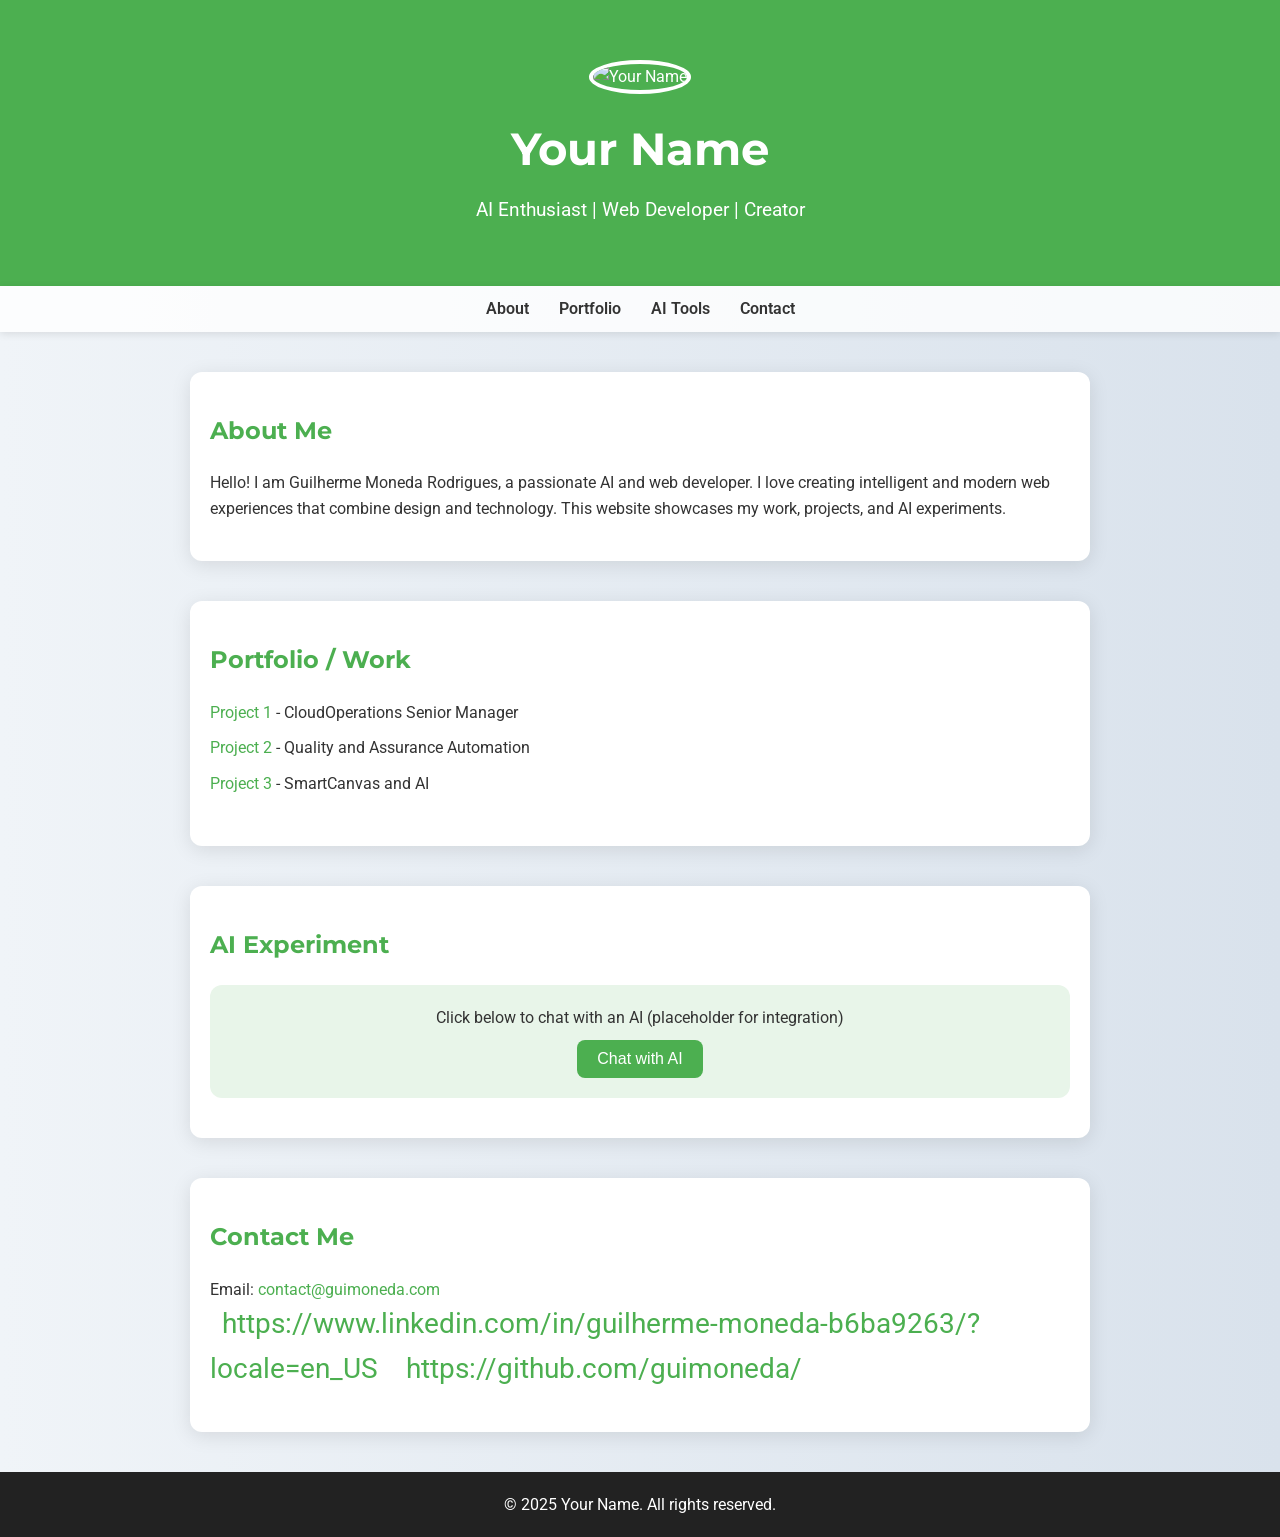
==== index.html @ 90b8be87 "Add files via upload" ====
<!DOCTYPE html>
<html lang="en">
<head>
  <meta charset="UTF-8">
  <meta name="viewport" content="width=device-width, initial-scale=1.0">
  <title>GUILHERME MONEDA RODRIGUES</title>
  <!-- Google Fonts -->
  <link href="https://fonts.googleapis.com/css2?family=Roboto:wght@400;700&family=Montserrat:wght@600&display=swap" rel="stylesheet">
  <!-- Font Awesome for social icons -->
  <script src="https://kit.fontawesome.com/a076d05399.js" crossorigin="anonymous"></script>
  <style>
    /* Global Styles */
    * {
      box-sizing: border-box;
      margin: 0;
      padding: 0;
    }

    body {
      font-family: 'Roboto', sans-serif;
      line-height: 1.6;
      background: linear-gradient(to right, #f0f4f8, #d9e2ec);
      color: #333;
    }

    a {
      text-decoration: none;
      color: #4CAF50;
    }

    header {
      background-color: #4CAF50;
      color: white;
      text-align: center;
      padding: 60px 20px;
      position: relative;
    }

    header img {
      border-radius: 50%;
      width: 160px;
      height: 160px;
      object-fit: cover;
      border: 4px solid white;
      margin-bottom: 20px;
    }

    header h1 {
      font-family: 'Montserrat', sans-serif;
      font-size: 2.8rem;
      margin-bottom: 10px;
    }

    header p {
      font-size: 1.2rem;
    }

    /* Navbar */
    nav {
      position: sticky;
      top: 0;
      background-color: #ffffffcc;
      display: flex;
      justify-content: center;
      padding: 10px 0;
      box-shadow: 0 2px 8px rgba(0,0,0,0.1);
      z-index: 1000;
    }

    nav a {
      margin: 0 15px;
      font-weight: 600;
      color: #333;
    }

    nav a:hover {
      color: #4CAF50;
    }

    section {
      max-width: 900px;
      margin: 40px auto;
      padding: 40px 20px;
      background: white;
      border-radius: 12px;
      box-shadow: 0 4px 20px rgba(0,0,0,0.1);
    }

    section h2 {
      font-family: 'Montserrat', sans-serif;
      color: #4CAF50;
      margin-bottom: 20px;
    }

    ul {
      list-style-type: none;
      padding-left: 0;
    }

    ul li {
      margin-bottom: 10px;
    }

    .social-links a {
      margin: 0 12px;
      font-size: 28px;
      color: #4CAF50;
      transition: 0.3s;
    }

    .social-links a:hover {
      transform: scale(1.2);
      color: #2E7D32;
    }

    /* AI Section */
    #ai-chat {
      background: #e8f5e9;
      padding: 20px;
      border-radius: 12px;
      text-align: center;
    }

    #ai-chat button {
      padding: 10px 20px;
      border: none;
      background-color: #4CAF50;
      color: white;
      font-size: 1rem;
      border-radius: 8px;
      cursor: pointer;
      margin-top: 10px;
    }

    #ai-chat button:hover {
      background-color: #388E3C;
    }

    footer {
      text-align: center;
      padding: 20px;
      background-color: #222;
      color: white;
      margin-top: 40px;
    }

    /* Responsive */
    @media(max-width: 600px) {
      header h1 {
        font-size: 2rem;
      }
      header p {
        font-size: 1rem;
      }
      .social-links a {
        font-size: 24px;
      }
    }
  </style>
</head>
<body>

  <header>
    <img src="your-photo.jpg" alt="Your Name">
    <h1>Your Name</h1>
    <p>AI Enthusiast | Web Developer | Creator</p>
  </header>

  <nav>
    <a href="#about">About</a>
    <a href="#portfolio">Portfolio</a>
    <a href="#ai">AI Tools</a>
    <a href="#contact">Contact</a>
  </nav>

  <section id="about">
    <h2>About Me</h2>
    <p>Hello! I am Guilherme Moneda Rodrigues, a passionate AI and web developer. I love creating intelligent and modern web experiences that combine design and technology. This website showcases my work, projects, and AI experiments.</p>
  </section>

  <section id="portfolio">
    <h2>Portfolio / Work</h2>
    <ul>
      <li><a href="#">Project 1</a> - CloudOperations Senior Manager</li>
      <li><a href="#">Project 2</a> - Quality and Assurance Automation</li>
      <li><a href="#">Project 3</a> - SmartCanvas and AI</li>
    </ul>
  </section>

  <section id="ai">
    <h2>AI Experiment</h2>
    <div id="ai-chat">
      <p>Click below to chat with an AI (placeholder for integration)</p>
      <button onclick="alert('This can be connected to an AI API like OpenAI or ChatGPT!')">Chat with AI</button>
    </div>
  </section>

  <section id="contact">
    <h2>Contact Me</h2>
    <p>Email: <a href="mailto:contact@guimoneda.com">contact@guimoneda.com</a></p>
    <div class="social-links">
      <a href="#" target="_blank"><i class="fab fa-linkedin"></i>https://www.linkedin.com/in/guilherme-moneda-b6ba9263/?locale=en_US</a>
      <a href="#" target="_blank"><i class="fab fa-github"></i>https://github.com/guimoneda/</a>
      <a href="#" target="_blank"><i class="fab fa-twitter"></i></a>
    </div>
  </section>

  <footer>
    &copy; 2025 Your Name. All rights reserved.
  </footer>

</body>
</html>
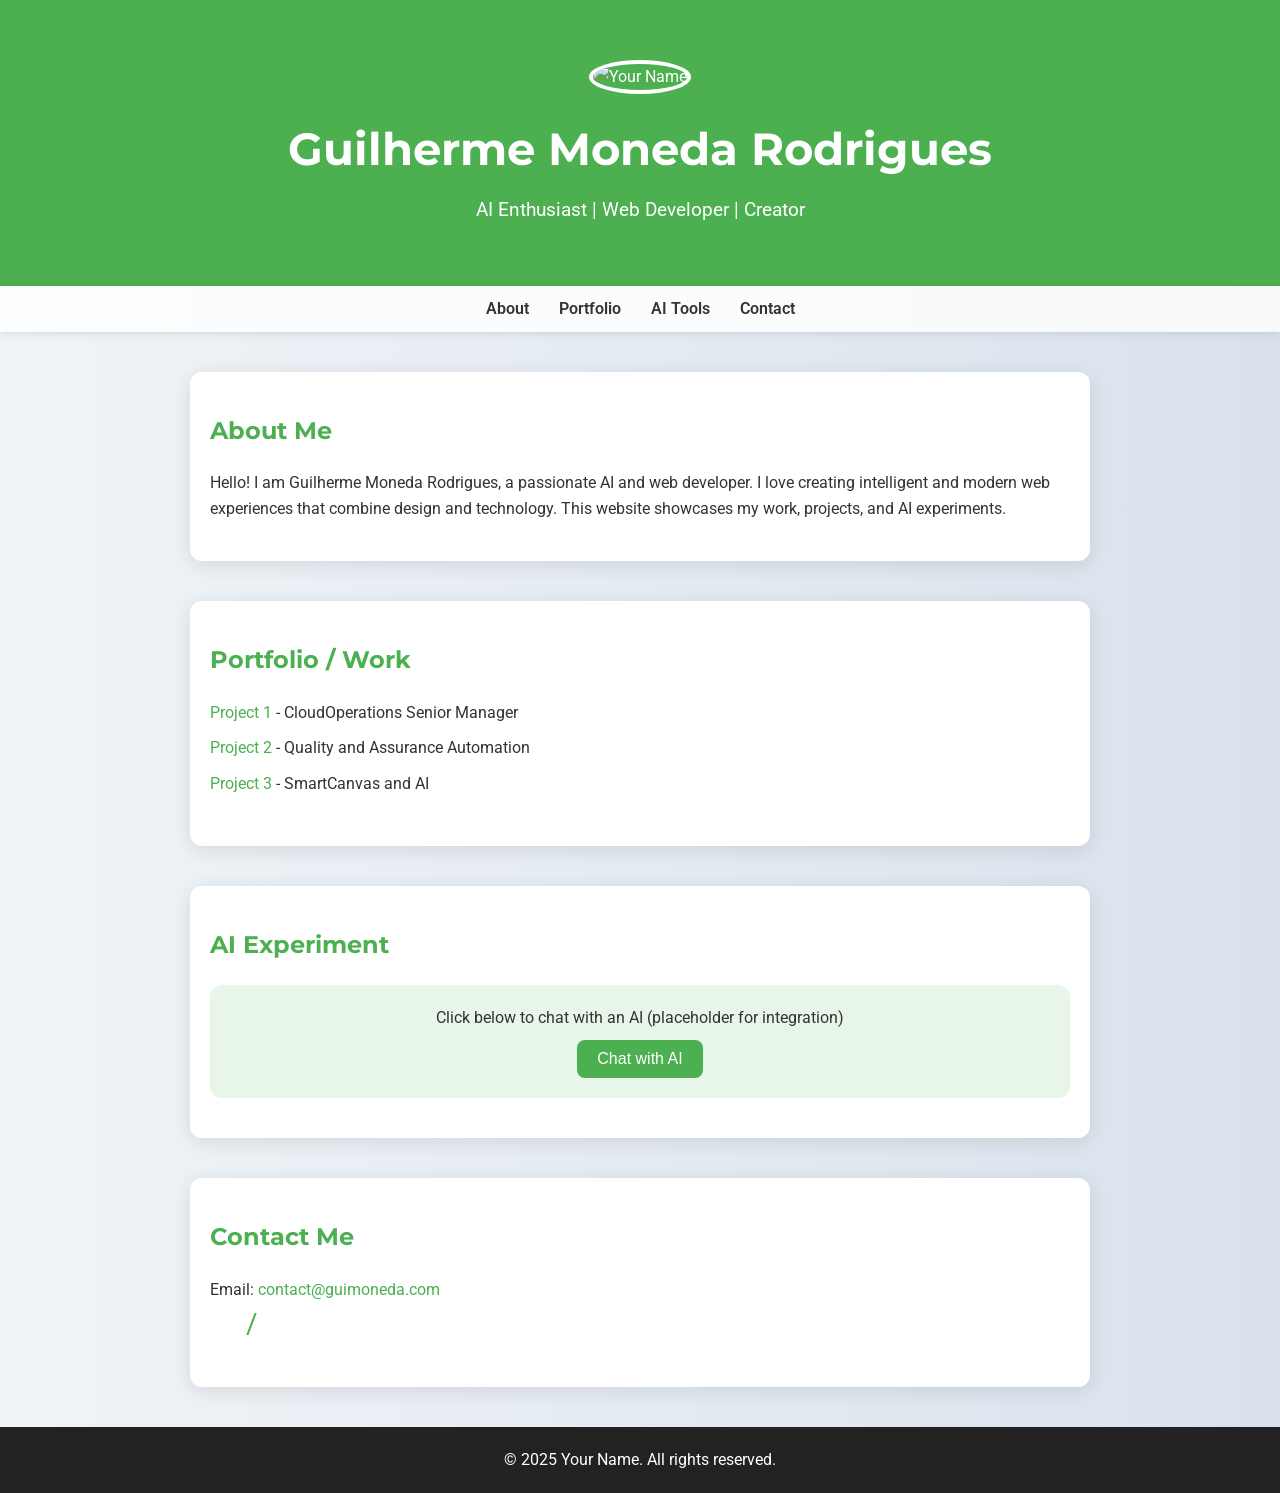
==== commit 97ed56c3: "Add files via upload" ====
--- a/index.html
+++ b/index.html
@@ -162,7 +162,7 @@
 
   <header>
     <img src="your-photo.jpg" alt="Your Name">
-    <h1>Your Name</h1>
+    <h1>Guilherme Moneda Rodrigues</h1>
     <p>AI Enthusiast | Web Developer | Creator</p>
   </header>
 
@@ -199,8 +199,8 @@
     <h2>Contact Me</h2>
     <p>Email: <a href="mailto:contact@guimoneda.com">contact@guimoneda.com</a></p>
     <div class="social-links">
-      <a href="#" target="_blank"><i class="fab fa-linkedin"></i>https://www.linkedin.com/in/guilherme-moneda-b6ba9263/?locale=en_US</a>
-      <a href="#" target="_blank"><i class="fab fa-github"></i>https://github.com/guimoneda/</a>
+      <a href="#https://www.linkedin.com/in/guilherme-moneda-b6ba9263/?locale=en_US" target="_blank"><i class="fab fa-linkedin"></i></a>
+      <a href="#https://github.com/guimoneda" target="_blank"><i class="fab fa-github"></i>/</a>
       <a href="#" target="_blank"><i class="fab fa-twitter"></i></a>
     </div>
   </section>
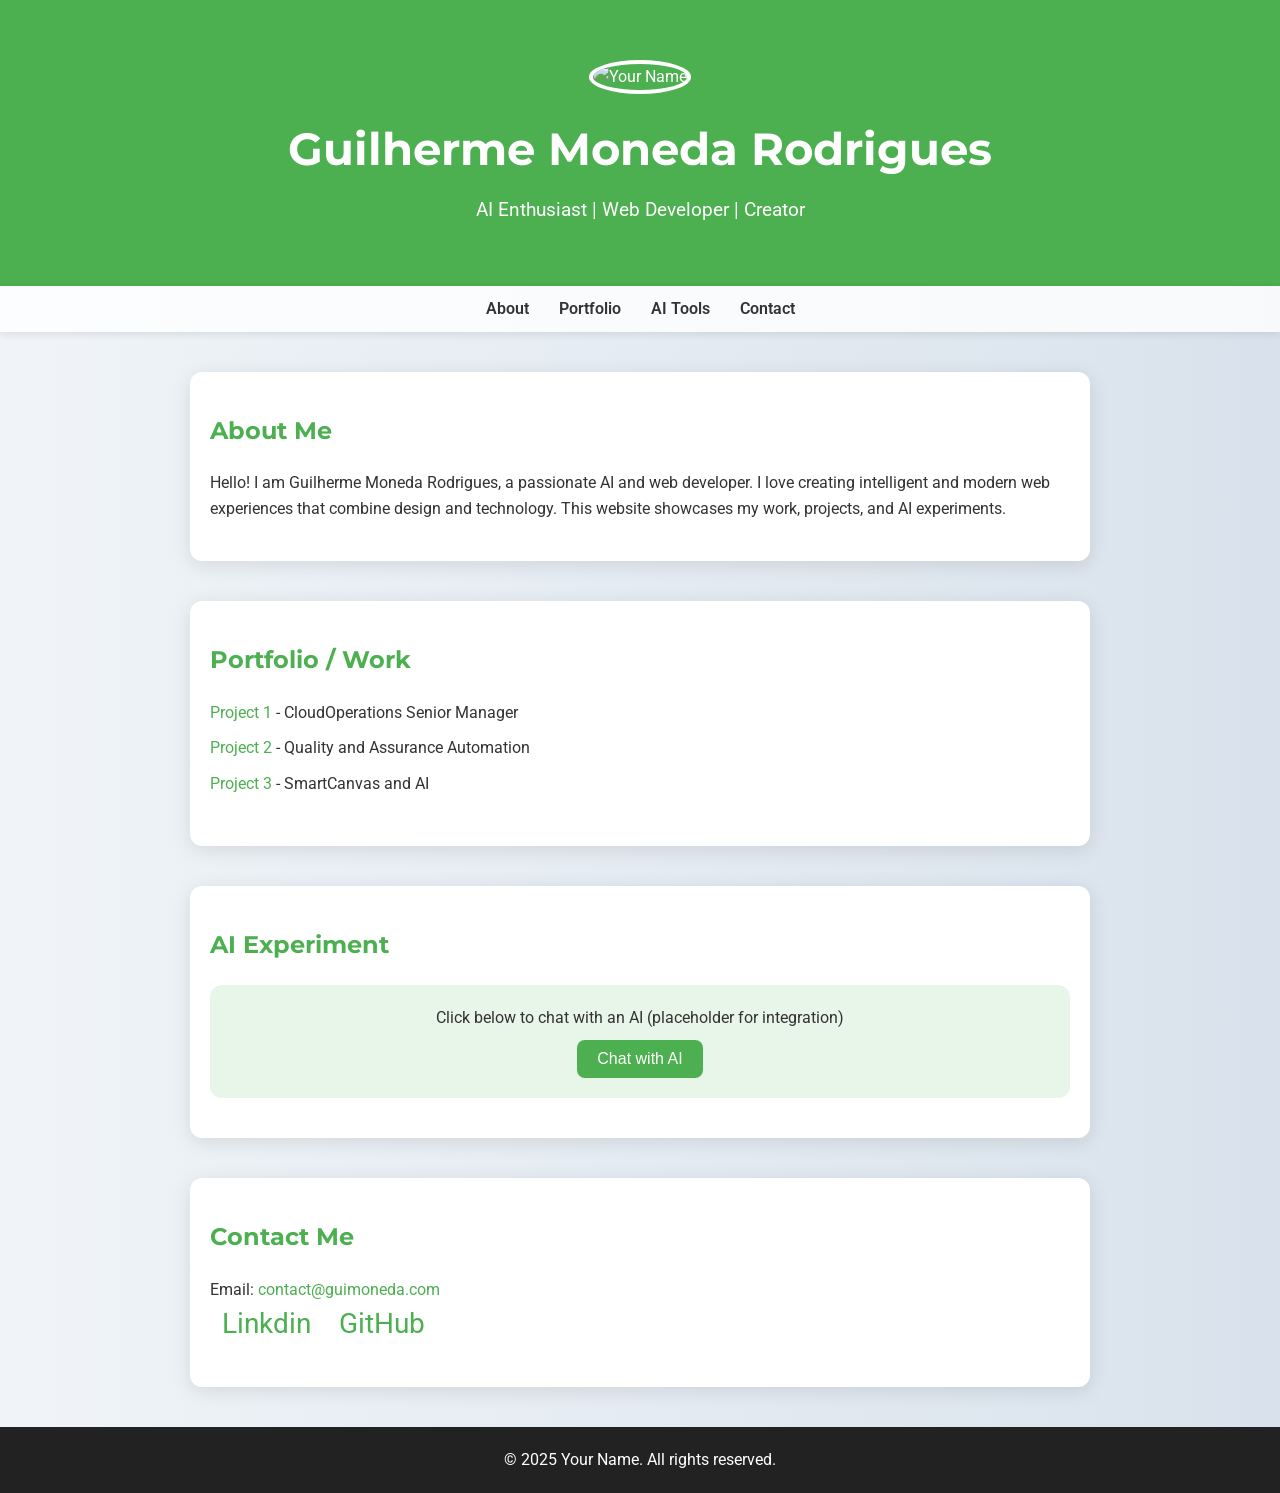
==== commit 8226790d: "Add files via upload" ====
--- a/index.html
+++ b/index.html
@@ -199,8 +199,8 @@
     <h2>Contact Me</h2>
     <p>Email: <a href="mailto:contact@guimoneda.com">contact@guimoneda.com</a></p>
     <div class="social-links">
-      <a href="#https://www.linkedin.com/in/guilherme-moneda-b6ba9263/?locale=en_US" target="_blank"><i class="fab fa-linkedin"></i></a>
-      <a href="#https://github.com/guimoneda" target="_blank"><i class="fab fa-github"></i>/</a>
+      <a href="https://www.linkedin.com/in/guilherme-moneda-b6ba9263/?locale=en_US" target="_blank"><i class="fab fa-linkedin"></i>Linkdin</a>
+      <a href="https://github.com/guimoneda" target="_blank"><i class="fab fa-github"></i>GitHub</a>
       <a href="#" target="_blank"><i class="fab fa-twitter"></i></a>
     </div>
   </section>
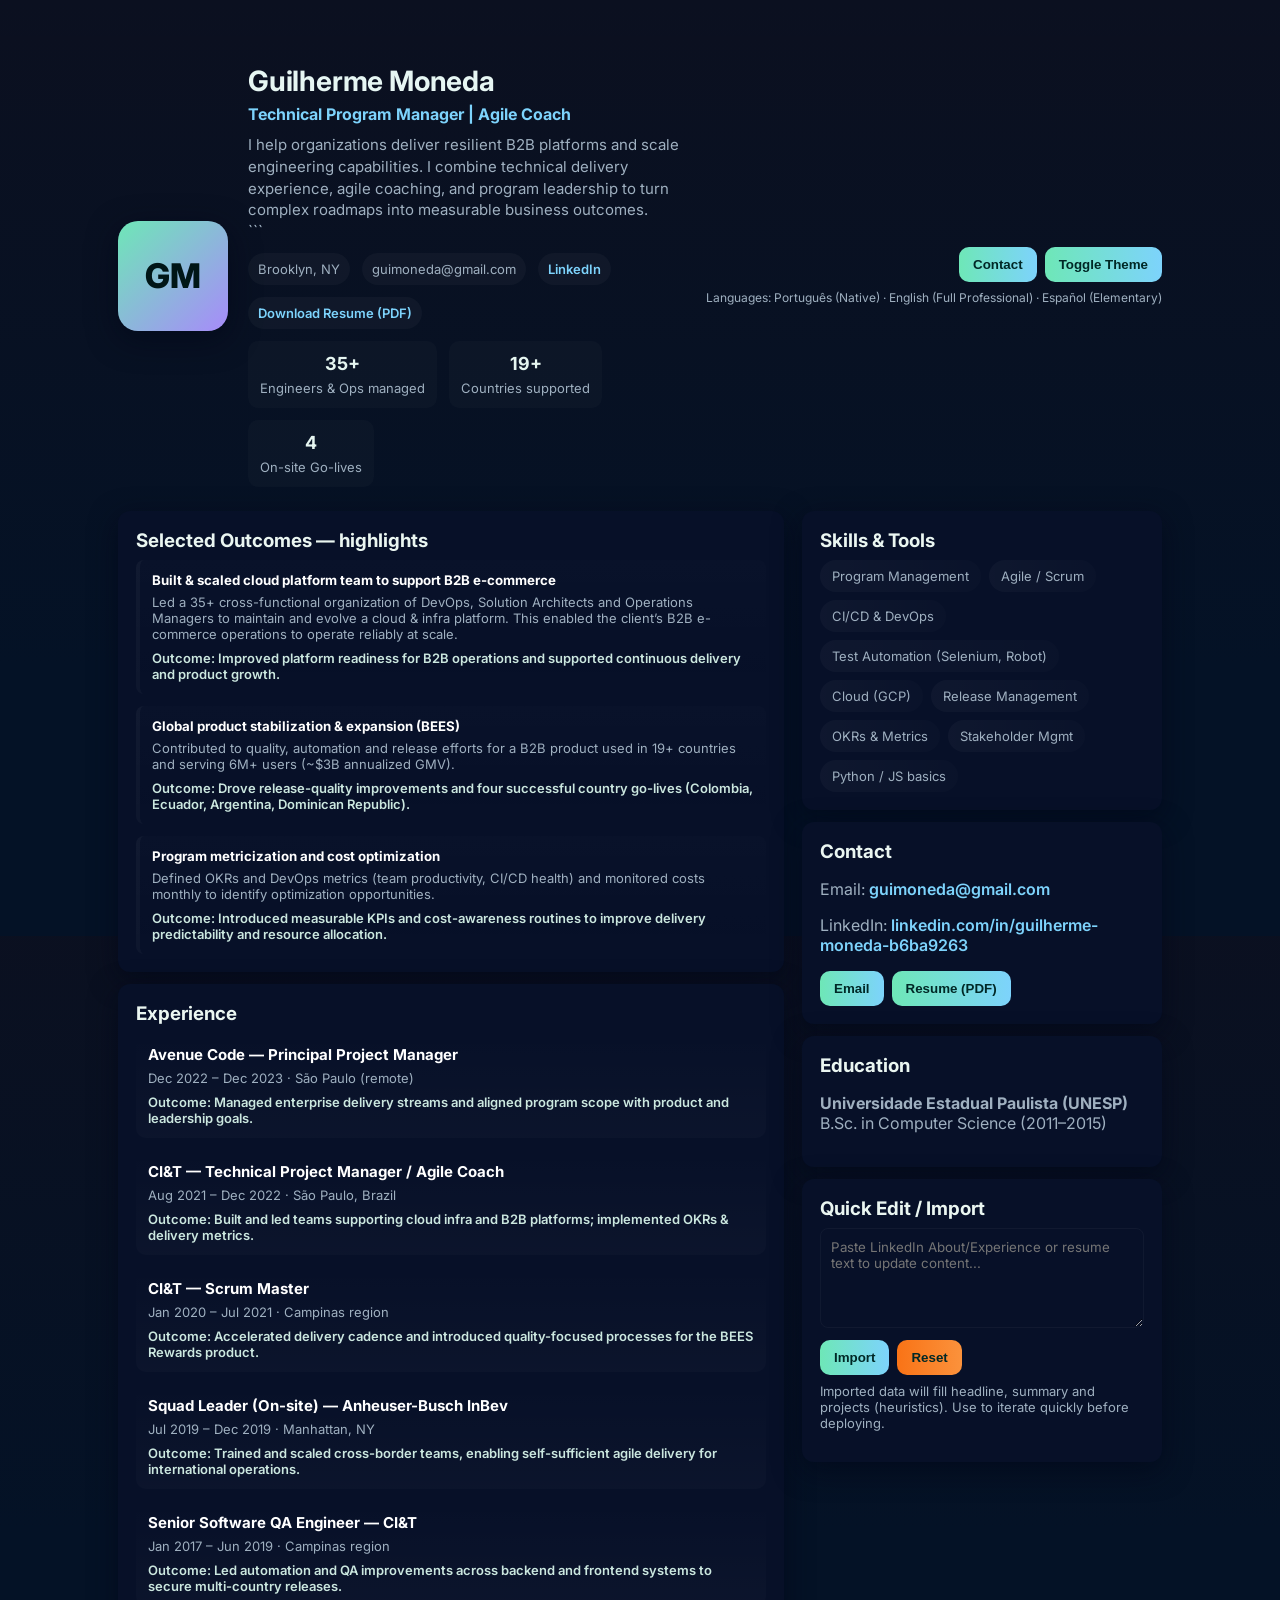
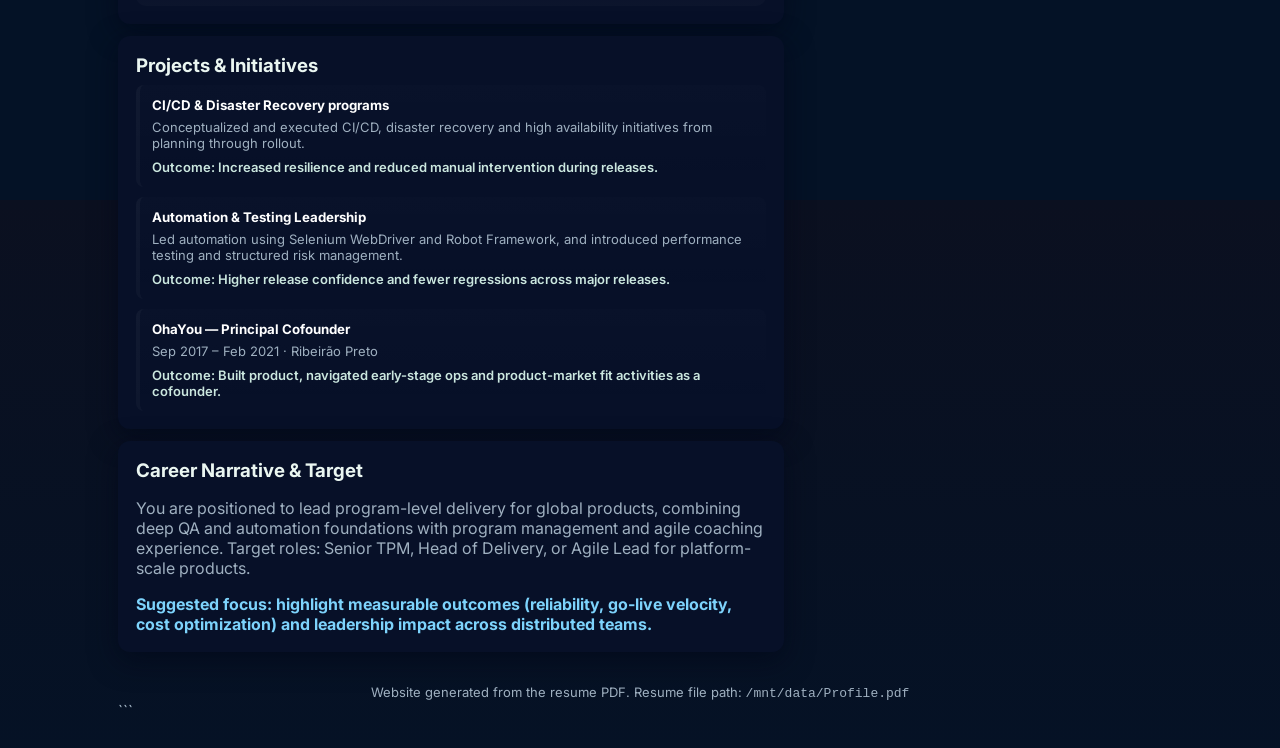
==== commit be94ce96: "Add files via upload" ====
--- a/index.html
+++ b/index.html
@@ -1,213 +1,297 @@
-<!DOCTYPE html>
+<!doctype html>
+
 <html lang="en">
 <head>
-  <meta charset="UTF-8">
-  <meta name="viewport" content="width=device-width, initial-scale=1.0">
-  <title>GUILHERME MONEDA RODRIGUES</title>
-  <!-- Google Fonts -->
-  <link href="https://fonts.googleapis.com/css2?family=Roboto:wght@400;700&family=Montserrat:wght@600&display=swap" rel="stylesheet">
-  <!-- Font Awesome for social icons -->
-  <script src="https://kit.fontawesome.com/a076d05399.js" crossorigin="anonymous"></script>
-  <style>
-    /* Global Styles */
-    * {
-      box-sizing: border-box;
-      margin: 0;
-      padding: 0;
-    }
-
-    body {
-      font-family: 'Roboto', sans-serif;
-      line-height: 1.6;
-      background: linear-gradient(to right, #f0f4f8, #d9e2ec);
-      color: #333;
-    }
-
-    a {
-      text-decoration: none;
-      color: #4CAF50;
-    }
-
-    header {
-      background-color: #4CAF50;
-      color: white;
-      text-align: center;
-      padding: 60px 20px;
-      position: relative;
-    }
-
-    header img {
-      border-radius: 50%;
-      width: 160px;
-      height: 160px;
-      object-fit: cover;
-      border: 4px solid white;
-      margin-bottom: 20px;
-    }
-
-    header h1 {
-      font-family: 'Montserrat', sans-serif;
-      font-size: 2.8rem;
-      margin-bottom: 10px;
-    }
-
-    header p {
-      font-size: 1.2rem;
-    }
-
-    /* Navbar */
-    nav {
-      position: sticky;
-      top: 0;
-      background-color: #ffffffcc;
-      display: flex;
-      justify-content: center;
-      padding: 10px 0;
-      box-shadow: 0 2px 8px rgba(0,0,0,0.1);
-      z-index: 1000;
-    }
-
-    nav a {
-      margin: 0 15px;
-      font-weight: 600;
-      color: #333;
-    }
-
-    nav a:hover {
-      color: #4CAF50;
-    }
-
-    section {
-      max-width: 900px;
-      margin: 40px auto;
-      padding: 40px 20px;
-      background: white;
-      border-radius: 12px;
-      box-shadow: 0 4px 20px rgba(0,0,0,0.1);
-    }
-
-    section h2 {
-      font-family: 'Montserrat', sans-serif;
-      color: #4CAF50;
-      margin-bottom: 20px;
-    }
-
-    ul {
-      list-style-type: none;
-      padding-left: 0;
-    }
-
-    ul li {
-      margin-bottom: 10px;
-    }
-
-    .social-links a {
-      margin: 0 12px;
-      font-size: 28px;
-      color: #4CAF50;
-      transition: 0.3s;
-    }
-
-    .social-links a:hover {
-      transform: scale(1.2);
-      color: #2E7D32;
-    }
-
-    /* AI Section */
-    #ai-chat {
-      background: #e8f5e9;
-      padding: 20px;
-      border-radius: 12px;
-      text-align: center;
-    }
-
-    #ai-chat button {
-      padding: 10px 20px;
-      border: none;
-      background-color: #4CAF50;
-      color: white;
-      font-size: 1rem;
-      border-radius: 8px;
-      cursor: pointer;
-      margin-top: 10px;
-    }
-
-    #ai-chat button:hover {
-      background-color: #388E3C;
-    }
-
-    footer {
-      text-align: center;
-      padding: 20px;
-      background-color: #222;
-      color: white;
-      margin-top: 40px;
-    }
-
-    /* Responsive */
-    @media(max-width: 600px) {
-      header h1 {
-        font-size: 2rem;
-      }
-      header p {
-        font-size: 1rem;
-      }
-      .social-links a {
-        font-size: 24px;
+<meta charset="utf-8" />
+<meta name="viewport" content="width=device-width,initial-scale=1" />
+<title>Guilherme Moneda — Technical Program Manager | Agile Coach</title>
+<link rel="preconnect" href="https://fonts.googleapis.com">
+<link href="https://fonts.googleapis.com/css2?family=Inter:wght@300;400;600;700;800&display=swap" rel="stylesheet">
+<style>
+  :root{
+    --bg:#0b1020; --card:#071028; --muted:#9fb0c0; --accent:#6ee7b7; --glass: rgba(255,255,255,0.03);
+    --accent-2:#7dd3fc; --accent-3:#a78bfa; --font-sans: "Inter", system-ui, -apple-system, "Segoe UI", Roboto, "Helvetica Neue", Arial;
+  }
+  [data-theme="light"]{
+    --bg:#f5f8fb; --card:#ffffff; --muted:#475569; --accent:#0ea5a4; --glass: rgba(2,6,23,0.03);
+    --accent-2:#0369a1; --accent-3:#6d28d9;
+  }
+  *{box-sizing:border-box}
+  html,body{height:100%;margin:0;font-family:var(--font-sans);background:linear-gradient(180deg,var(--bg), #041226 70%);color:var(--muted);-webkit-font-smoothing:antialiased}
+  .wrap{max-width:1100px;margin:36px auto;padding:28px;}
+  header{display:flex;gap:20px;align-items:center;margin-bottom:24px;flex-wrap:wrap}
+  .avatar{width:110px;height:110px;border-radius:20px;background:linear-gradient(135deg,var(--accent),var(--accent-3));display:flex;align-items:center;justify-content:center;font-weight:800;color:#001617;font-size:34px;flex-shrink:0;box-shadow:0 8px 30px rgba(2,6,23,0.6)}
+  .hero{flex:1;min-width:260px}
+  h1{margin:0;color:#e6f6f3;font-size:28px;letter-spacing:-0.2px}
+  .title{margin-top:6px;color:var(--accent-2);font-weight:700}
+  p.lead{margin:10px 0 0;color:var(--muted);font-size:15px;line-height:1.45;max-width:820px}
+  .meta{margin-top:12px;color:var(--muted);font-size:13px;display:flex;gap:12px;flex-wrap:wrap}
+  .chip{background:rgba(255,255,255,0.03);padding:8px 10px;border-radius:999px;font-size:13px;color:var(--muted)}
+  .btn{background:linear-gradient(90deg,var(--accent), var(--accent-2));border:none;padding:10px 14px;border-radius:10px;color:#002826;font-weight:700;cursor:pointer}
+  .grid{display:grid;grid-template-columns:1fr 360px;gap:18px;margin-top:20px}
+  .card{background:var(--card);padding:18px;border-radius:12px;box-shadow:0 8px 28px rgba(2,6,23,0.6);color:#e6eef6}
+  .section{margin-bottom:12px}
+  .skills {display:flex;flex-wrap:wrap;gap:8px}
+  .skill-pill{background:linear-gradient(90deg, rgba(255,255,255,0.03), rgba(255,255,255,0.01));padding:8px 12px;border-radius:999px;font-size:13px;color:var(--muted)}
+  .experience-list{list-style:none;padding:0;margin:0;display:flex;flex-direction:column;gap:12px}
+  .exp-item{background:linear-gradient(0deg, rgba(255,255,255,0.02), transparent);padding:12px;border-radius:10px}
+  .exp-item h4{margin:0 0 6px;font-size:15px;color:#fff}
+  .exp-item p{margin:0;color:var(--muted);font-size:13px}
+  .outcome{color:#cbe7df;font-weight:600;margin-top:8px;font-size:13px}
+  footer{margin-top:20px;color:var(--muted);font-size:13px;text-align:center}
+  a.link{color:var(--accent-2);text-decoration:none;font-weight:600}
+  .controls{display:flex;gap:8px;flex-wrap:wrap}
+  textarea{width:100%;min-height:100px;border-radius:8px;border:1px solid rgba(255,255,255,0.04);background:transparent;color:var(--muted);padding:10px}
+  input, textarea{font-family:var(--font-sans)}
+  .muted{color:var(--muted)}
+  @media (max-width:980px){
+    .grid{grid-template-columns:1fr;}
+    .avatar{width:90px;height:90px;font-size:28px}
+  }
+  /* subtle animations */
+  .fade{transition:all .28s ease}
+  .stat-grid{display:flex;gap:12px;flex-wrap:wrap;margin-top:8px}
+  .stat{background:rgba(255,255,255,0.02);padding:12px;border-radius:10px;min-width:120px;text-align:center}
+  .stat h3{margin:0;color:#e6f6f1;font-size:18px}
+  .stat p{margin:6px 0 0;color:var(--muted);font-size:13px}
+  /* project card */
+  .project{border-left:4px solid rgba(255,255,255,0.03);padding:12px;border-radius:8px;background:linear-gradient(180deg, rgba(255,255,255,0.01), transparent)}
+  .project h5{margin:0 0 6px;color:#fff}
+  .project p{margin:0;color:var(--muted);font-size:13px}
+  .tagline{font-weight:700;color:var(--accent-2);margin-top:8px}
+</style>
+</head>
+<body data-theme="dark">
+  <div class="wrap">
+    <header>
+      <div class="avatar">GM</div>
+      <div class="hero">
+        <h1 id="name">Guilherme Moneda</h1>
+        <div class="title" id="role">Technical Program Manager | Agile Coach</div>
+        <p class="lead" id="summary">I help organizations deliver resilient B2B platforms and scale engineering capabilities. I combine technical delivery experience, agile coaching, and program leadership to turn complex roadmaps into measurable business outcomes.</p>
+
+```
+    <div class="meta">
+      <div class="chip" id="location">Brooklyn, NY</div>
+      <div class="chip" id="email">guimoneda@gmail.com</div>
+      <a id="linkedin" class="chip link" href="https://www.linkedin.com/in/guilherme-moneda-b6ba9263" target="_blank">LinkedIn</a>
+      <a class="chip link" href="/mnt/data/Profile.pdf" target="_blank">Download Resume (PDF)</a>
+    </div>
+
+    <div class="stat-grid" style="margin-top:12px">
+      <div class="stat"><h3>35+</h3><p>Engineers & Ops managed</p></div>
+      <div class="stat"><h3>19+</h3><p>Countries supported</p></div>
+      <div class="stat"><h3>4</h3><p>On-site Go-lives</p></div>
+    </div>
+  </div>
+
+  <div style="display:flex;flex-direction:column;gap:8px;align-items:flex-end">
+    <div class="controls">
+      <button class="btn" id="contactBtn">Contact</button>
+      <button class="btn" id="toggleTheme">Toggle Theme</button>
+    </div>
+    <div class="muted" style="font-size:12px">Languages: Português (Native) · English (Full Professional) · Español (Elementary)</div>
+  </div>
+</header>
+
+<div class="grid">
+  <main>
+    <section class="card section fade">
+      <h3 style="margin:0 0 8px;color:#eaf6f1">Selected Outcomes — highlights</h3>
+      <div style="display:flex;flex-direction:column;gap:12px">
+        <div class="project">
+          <h5>Built & scaled cloud platform team to support B2B e-commerce</h5>
+          <p class="muted">Led a 35+ cross-functional organization of DevOps, Solution Architects and Operations Managers to maintain and evolve a cloud & infra platform. This enabled the client’s B2B e-commerce operations to operate reliably at scale.</p>
+          <div class="outcome">Outcome: Improved platform readiness for B2B operations and supported continuous delivery and product growth.</div>
+        </div>
+
+        <div class="project">
+          <h5>Global product stabilization & expansion (BEES)</h5>
+          <p class="muted">Contributed to quality, automation and release efforts for a B2B product used in 19+ countries and serving 6M+ users (~$3B annualized GMV).</p>
+          <div class="outcome">Outcome: Drove release-quality improvements and four successful country go-lives (Colombia, Ecuador, Argentina, Dominican Republic).</div>
+        </div>
+
+        <div class="project">
+          <h5>Program metricization and cost optimization</h5>
+          <p class="muted">Defined OKRs and DevOps metrics (team productivity, CI/CD health) and monitored costs monthly to identify optimization opportunities.</p>
+          <div class="outcome">Outcome: Introduced measurable KPIs and cost-awareness routines to improve delivery predictability and resource allocation.</div>
+        </div>
+      </div>
+    </section>
+
+    <section class="card section fade">
+      <h3 style="margin:0 0 8px;color:#eaf6f1">Experience</h3>
+      <ul class="experience-list" id="experienceList">
+        <li class="exp-item">
+          <h4>Avenue Code — Principal Project Manager</h4>
+          <p class="muted">Dec 2022 – Dec 2023 · São Paulo (remote)</p>
+          <div class="outcome">Outcome: Managed enterprise delivery streams and aligned program scope with product and leadership goals.</div>
+        </li>
+
+        <li class="exp-item">
+          <h4>CI&T — Technical Project Manager / Agile Coach</h4>
+          <p class="muted">Aug 2021 – Dec 2022 · São Paulo, Brazil</p>
+          <div class="outcome">Outcome: Built and led teams supporting cloud infra and B2B platforms; implemented OKRs & delivery metrics.</div>
+        </li>
+
+        <li class="exp-item">
+          <h4>CI&T — Scrum Master</h4>
+          <p class="muted">Jan 2020 – Jul 2021 · Campinas region</p>
+          <div class="outcome">Outcome: Accelerated delivery cadence and introduced quality-focused processes for the BEES Rewards product.</div>
+        </li>
+
+        <li class="exp-item">
+          <h4>Squad Leader (On-site) — Anheuser-Busch InBev</h4>
+          <p class="muted">Jul 2019 – Dec 2019 · Manhattan, NY</p>
+          <div class="outcome">Outcome: Trained and scaled cross-border teams, enabling self-sufficient agile delivery for international operations.</div>
+        </li>
+
+        <li class="exp-item">
+          <h4>Senior Software QA Engineer — CI&T</h4>
+          <p class="muted">Jan 2017 – Jun 2019 · Campinas region</p>
+          <div class="outcome">Outcome: Led automation and QA improvements across backend and frontend systems to secure multi-country releases.</div>
+        </li>
+      </ul>
+    </section>
+
+    <section class="card section fade">
+      <h3 style="margin:0 0 8px;color:#eaf6f1">Projects & Initiatives</h3>
+      <div style="display:flex;flex-direction:column;gap:10px">
+        <div class="project">
+          <h5>CI/CD & Disaster Recovery programs</h5>
+          <p class="muted">Conceptualized and executed CI/CD, disaster recovery and high availability initiatives from planning through rollout.</p>
+          <div class="outcome">Outcome: Increased resilience and reduced manual intervention during releases.</div>
+        </div>
+
+        <div class="project">
+          <h5>Automation & Testing Leadership</h5>
+          <p class="muted">Led automation using Selenium WebDriver and Robot Framework, and introduced performance testing and structured risk management.</p>
+          <div class="outcome">Outcome: Higher release confidence and fewer regressions across major releases.</div>
+        </div>
+
+        <div class="project">
+          <h5>OhaYou — Principal Cofounder</h5>
+          <p class="muted">Sep 2017 – Feb 2021 · Ribeirão Preto</p>
+          <div class="outcome">Outcome: Built product, navigated early-stage ops and product-market fit activities as a cofounder.</div>
+        </div>
+      </div>
+    </section>
+
+    <section class="card section fade">
+      <h3 style="margin:0 0 8px;color:#eaf6f1">Career Narrative & Target</h3>
+      <p class="muted">You are positioned to lead program-level delivery for global products, combining deep QA and automation foundations with program management and agile coaching experience. Target roles: Senior TPM, Head of Delivery, or Agile Lead for platform-scale products.</p>
+      <div style="margin-top:8px" class="tagline">Suggested focus: highlight measurable outcomes (reliability, go-live velocity, cost optimization) and leadership impact across distributed teams.</div>
+    </section>
+  </main>
+
+  <aside>
+    <div class="card section fade">
+      <h3 style="margin:0 0 8px;color:#eaf6f1">Skills & Tools</h3>
+      <div class="skills" id="skills">
+        <div class="skill-pill">Program Management</div>
+        <div class="skill-pill">Agile / Scrum</div>
+        <div class="skill-pill">CI/CD & DevOps</div>
+        <div class="skill-pill">Test Automation (Selenium, Robot)</div>
+        <div class="skill-pill">Cloud (GCP)</div>
+        <div class="skill-pill">Release Management</div>
+        <div class="skill-pill">OKRs & Metrics</div>
+        <div class="skill-pill">Stakeholder Mgmt</div>
+        <div class="skill-pill">Python / JS basics</div>
+      </div>
+    </div>
+
+    <div class="card section fade">
+      <h3 style="margin:0 0 8px;color:#eaf6f1">Contact</h3>
+      <p class="muted">Email: <a class="link" href="mailto:guimoneda@gmail.com">guimoneda@gmail.com</a></p>
+      <p class="muted">LinkedIn: <a class="link" href="https://www.linkedin.com/in/guilherme-moneda-b6ba9263" target="_blank">linkedin.com/in/guilherme-moneda-b6ba9263</a></p>
+      <div style="display:flex;gap:8px;margin-top:8px">
+        <button class="btn" id="emailMe">Email</button>
+        <button class="btn" id="downloadPDF">Resume (PDF)</button>
+      </div>
+    </div>
+
+    <div class="card section fade">
+      <h3 style="margin:0 0 8px;color:#eaf6f1">Education</h3>
+      <p class="muted"><strong>Universidade Estadual Paulista (UNESP)</strong><br/>B.Sc. in Computer Science (2011–2015)</p>
+    </div>
+
+    <div class="card section fade">
+      <h3 style="margin:0 0 8px;color:#eaf6f1">Quick Edit / Import</h3>
+      <textarea id="importText" placeholder="Paste LinkedIn About/Experience or resume text to update content..."></textarea>
+      <div style="display:flex;gap:8px;margin-top:8px">
+        <button class="btn" id="doImport">Import</button>
+        <button class="btn" id="resetBtn" style="background:linear-gradient(90deg,#f97316,#fb923c)">Reset</button>
+      </div>
+      <p class="muted" style="margin-top:8px;font-size:13px">Imported data will fill headline, summary and projects (heuristics). Use to iterate quickly before deploying.</p>
+    </div>
+  </aside>
+</div>
+
+<footer>
+  <div class="muted">Website generated from the resume PDF. Resume file path: <code>/mnt/data/Profile.pdf</code></div>
+</footer>
+```
+
+  </div>
+
+<script>
+(function(){
+  // Pre-filled content comes from the uploaded PDF (profile). This code keeps fields editable.
+  const importBtn = document.getElementById('doImport');
+  const importText = document.getElementById('importText');
+  const nameEl = document.getElementById('name');
+  const roleEl = document.getElementById('role');
+  const summaryEl = document.getElementById('summary');
+  const expList = document.getElementById('experienceList');
+  const projectsContainer = document.querySelectorAll('.project');
+  const resumePath = "/mnt/data/Profile.pdf";
+
+  document.getElementById('downloadPDF').addEventListener('click', ()=> window.open(resumePath, '_blank'));
+  document.getElementById('contactBtn').addEventListener('click', ()=> window.location.href = 'mailto:guimoneda@gmail.com');
+  document.getElementById('emailMe').addEventListener('click', ()=> window.location.href = 'mailto:guimoneda@gmail.com');
+
+  // theme toggle
+  document.getElementById('toggleTheme').addEventListener('click', ()=>{
+    const body = document.body;
+    body.setAttribute('data-theme', body.getAttribute('data-theme') === 'dark' ? 'light' : 'dark');
+  });
+
+  // simple import heuristics: extract headline, summary, projects
+  importBtn.addEventListener('click', ()=>{
+    const text = importText.value.trim();
+    if(!text){ alert('Paste your LinkedIn About / Experience text first.'); return; }
+    // heuristics:
+    // 1) first non-empty line as headline if it contains 'Manager' or 'Coach' or 'Project'
+    // 2) longer paragraph as summary (first long line)
+    // 3) lines starting with '-' or '*' or containing 'Outcome' as projects/outcomes
+    const lines = text.split(/\\n+/).map(l=>l.trim()).filter(Boolean);
+    let candidateHeadline = lines.find(l => /manager|coach|program|principal|tp m|technical/i.test(l)) || lines[0];
+    if(candidateHeadline) roleEl.textContent = candidateHeadline;
+    // summary: find first line > 40 chars
+    let candidateSummary = lines.find(l => l.length > 40) || lines.slice(0,3).join(' ');
+    if(candidateSummary) summaryEl.textContent = candidateSummary;
+    // extract project-like lines
+    const projectLines = lines.filter(l => l.startsWith('-') || l.startsWith('*') || /project|go-live|go live|okrs|outcome|result/i.test(l));
+    if(projectLines.length){
+      // create simple project nodes replacing the first project cards
+      const projEls = document.querySelectorAll('.project');
+      for(let i=0;i<projEls.length;i++){
+        const p = projEls[i];
+        if(projectLines[i]){
+          // clean markers
+          const txt = projectLines[i].replace(/^[-*\\s]+/,'').trim();
+          p.querySelector('h5').textContent = txt.split('—')[0].slice(0,80);
+          p.querySelector('p').textContent = txt;
+          p.querySelector('.outcome') && (p.querySelector('.outcome').textContent = '');
+        }
       }
     }
-  </style>
-</head>
-<body>
-
-  <header>
-    <img src="your-photo.jpg" alt="Your Name">
-    <h1>Guilherme Moneda Rodrigues</h1>
-    <p>AI Enthusiast | Web Developer | Creator</p>
-  </header>
-
-  <nav>
-    <a href="#about">About</a>
-    <a href="#portfolio">Portfolio</a>
-    <a href="#ai">AI Tools</a>
-    <a href="#contact">Contact</a>
-  </nav>
-
-  <section id="about">
-    <h2>About Me</h2>
-    <p>Hello! I am Guilherme Moneda Rodrigues, a passionate AI and web developer. I love creating intelligent and modern web experiences that combine design and technology. This website showcases my work, projects, and AI experiments.</p>
-  </section>
-
-  <section id="portfolio">
-    <h2>Portfolio / Work</h2>
-    <ul>
-      <li><a href="#">Project 1</a> - CloudOperations Senior Manager</li>
-      <li><a href="#">Project 2</a> - Quality and Assurance Automation</li>
-      <li><a href="#">Project 3</a> - SmartCanvas and AI</li>
-    </ul>
-  </section>
-
-  <section id="ai">
-    <h2>AI Experiment</h2>
-    <div id="ai-chat">
-      <p>Click below to chat with an AI (placeholder for integration)</p>
-      <button onclick="alert('This can be connected to an AI API like OpenAI or ChatGPT!')">Chat with AI</button>
-    </div>
-  </section>
-
-  <section id="contact">
-    <h2>Contact Me</h2>
-    <p>Email: <a href="mailto:contact@guimoneda.com">contact@guimoneda.com</a></p>
-    <div class="social-links">
-      <a href="https://www.linkedin.com/in/guilherme-moneda-b6ba9263/?locale=en_US" target="_blank"><i class="fab fa-linkedin"></i>Linkdin</a>
-      <a href="https://github.com/guimoneda" target="_blank"><i class="fab fa-github"></i>GitHub</a>
-      <a href="#" target="_blank"><i class="fab fa-twitter"></i></a>
-    </div>
-  </section>
-
-  <footer>
-    &copy; 2025 Your Name. All rights reserved.
-  </footer>
-
-</body>
-</html>
+
+    alert('Imported — review the page and edit any text directly in the code if you want persistent changes before deploying.');
+  });
+
+  // Reset to resume-based defaults (reloading the page is easiest)
+  document.getElementById('resetBtn').addEventListener('click', ()=> location.reload());
+
+  // Make content editable quickly (double-click)
+  document.querySelectorAll('.card [id]'
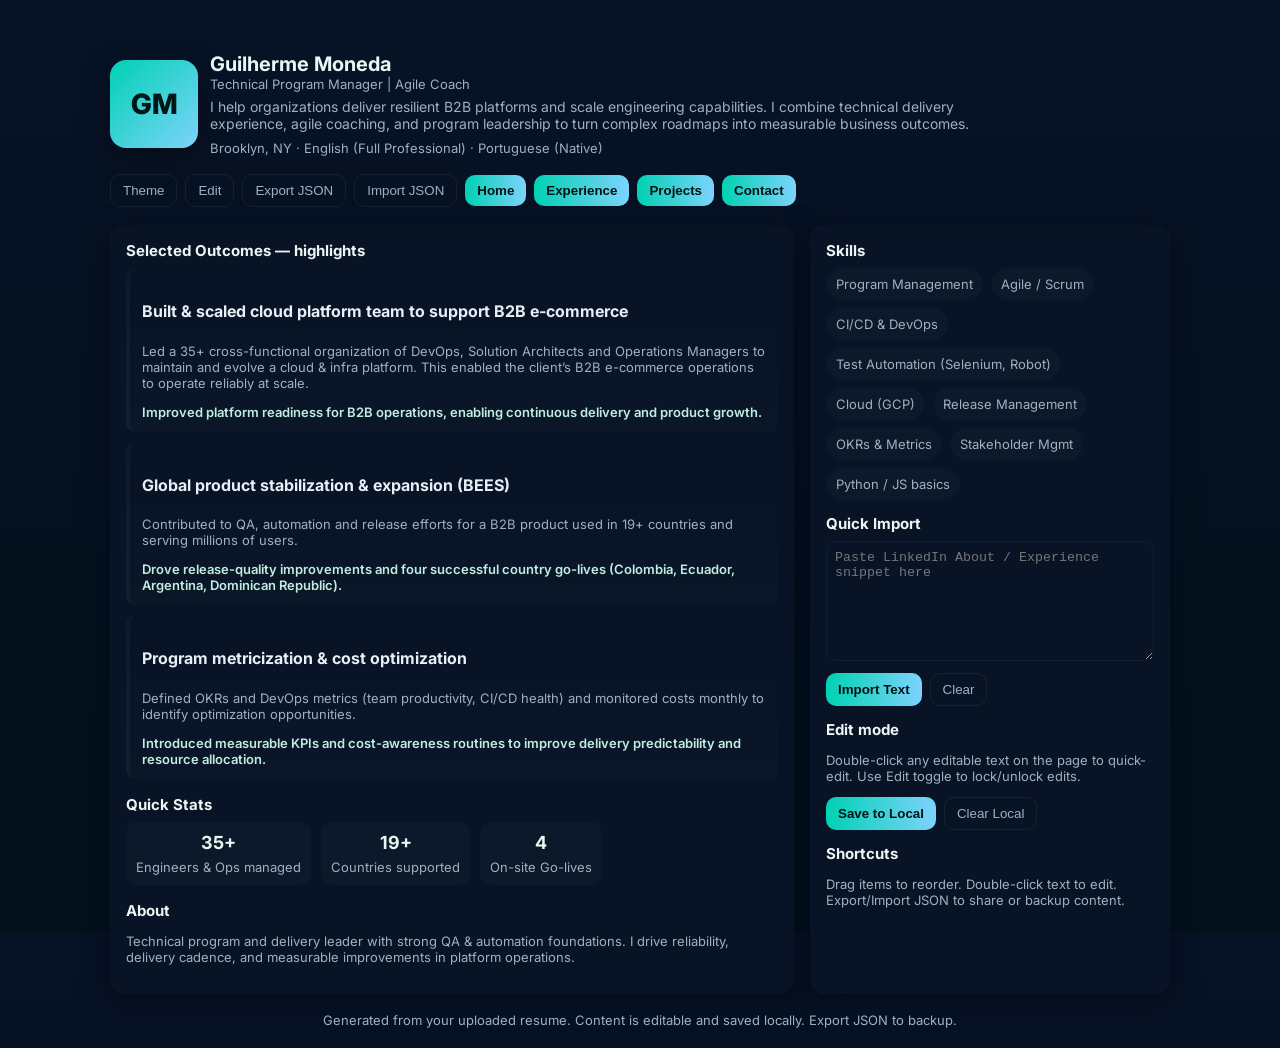
==== commit f5ad673e: "Add files via upload" ====
--- a/index.html
+++ b/index.html
@@ -1,297 +1,616 @@
 <!doctype html>
-
 <html lang="en">
 <head>
 <meta charset="utf-8" />
 <meta name="viewport" content="width=device-width,initial-scale=1" />
 <title>Guilherme Moneda — Technical Program Manager | Agile Coach</title>
-<link rel="preconnect" href="https://fonts.googleapis.com">
+
 <link href="https://fonts.googleapis.com/css2?family=Inter:wght@300;400;600;700;800&display=swap" rel="stylesheet">
+
 <style>
   :root{
-    --bg:#0b1020; --card:#071028; --muted:#9fb0c0; --accent:#6ee7b7; --glass: rgba(255,255,255,0.03);
-    --accent-2:#7dd3fc; --accent-3:#a78bfa; --font-sans: "Inter", system-ui, -apple-system, "Segoe UI", Roboto, "Helvetica Neue", Arial;
+    --bg:#071226; --card:#081426; --muted:#9fb0c0; --accent:#00d1b2; --accent-2:#7dd3fc; --glass: rgba(255,255,255,0.03);
+    --radius:14px;
   }
   [data-theme="light"]{
-    --bg:#f5f8fb; --card:#ffffff; --muted:#475569; --accent:#0ea5a4; --glass: rgba(2,6,23,0.03);
-    --accent-2:#0369a1; --accent-3:#6d28d9;
+    --bg:#f6f9fc; --card:#ffffff; --muted:#475569; --accent:#0ea5a4; --accent-2:#0369a1;
   }
   *{box-sizing:border-box}
-  html,body{height:100%;margin:0;font-family:var(--font-sans);background:linear-gradient(180deg,var(--bg), #041226 70%);color:var(--muted);-webkit-font-smoothing:antialiased}
-  .wrap{max-width:1100px;margin:36px auto;padding:28px;}
-  header{display:flex;gap:20px;align-items:center;margin-bottom:24px;flex-wrap:wrap}
-  .avatar{width:110px;height:110px;border-radius:20px;background:linear-gradient(135deg,var(--accent),var(--accent-3));display:flex;align-items:center;justify-content:center;font-weight:800;color:#001617;font-size:34px;flex-shrink:0;box-shadow:0 8px 30px rgba(2,6,23,0.6)}
-  .hero{flex:1;min-width:260px}
-  h1{margin:0;color:#e6f6f3;font-size:28px;letter-spacing:-0.2px}
-  .title{margin-top:6px;color:var(--accent-2);font-weight:700}
-  p.lead{margin:10px 0 0;color:var(--muted);font-size:15px;line-height:1.45;max-width:820px}
-  .meta{margin-top:12px;color:var(--muted);font-size:13px;display:flex;gap:12px;flex-wrap:wrap}
-  .chip{background:rgba(255,255,255,0.03);padding:8px 10px;border-radius:999px;font-size:13px;color:var(--muted)}
-  .btn{background:linear-gradient(90deg,var(--accent), var(--accent-2));border:none;padding:10px 14px;border-radius:10px;color:#002826;font-weight:700;cursor:pointer}
-  .grid{display:grid;grid-template-columns:1fr 360px;gap:18px;margin-top:20px}
-  .card{background:var(--card);padding:18px;border-radius:12px;box-shadow:0 8px 28px rgba(2,6,23,0.6);color:#e6eef6}
-  .section{margin-bottom:12px}
-  .skills {display:flex;flex-wrap:wrap;gap:8px}
-  .skill-pill{background:linear-gradient(90deg, rgba(255,255,255,0.03), rgba(255,255,255,0.01));padding:8px 12px;border-radius:999px;font-size:13px;color:var(--muted)}
-  .experience-list{list-style:none;padding:0;margin:0;display:flex;flex-direction:column;gap:12px}
-  .exp-item{background:linear-gradient(0deg, rgba(255,255,255,0.02), transparent);padding:12px;border-radius:10px}
-  .exp-item h4{margin:0 0 6px;font-size:15px;color:#fff}
-  .exp-item p{margin:0;color:var(--muted);font-size:13px}
-  .outcome{color:#cbe7df;font-weight:600;margin-top:8px;font-size:13px}
-  footer{margin-top:20px;color:var(--muted);font-size:13px;text-align:center}
-  a.link{color:var(--accent-2);text-decoration:none;font-weight:600}
-  .controls{display:flex;gap:8px;flex-wrap:wrap}
-  textarea{width:100%;min-height:100px;border-radius:8px;border:1px solid rgba(255,255,255,0.04);background:transparent;color:var(--muted);padding:10px}
-  input, textarea{font-family:var(--font-sans)}
+  html,body{height:100%;margin:0;font-family:Inter,system-ui,-apple-system,BlinkMacSystemFont,"Segoe UI",Roboto,"Helvetica Neue",Arial;background:linear-gradient(180deg,var(--bg),#02111b 80%);color:var(--muted);-webkit-font-smoothing:antialiased}
+  .app{max-width:1100px;margin:32px auto;padding:20px}
+  header.top{display:flex;gap:18px;align-items:center;justify-content:space-between;flex-wrap:wrap;margin-bottom:18px}
+  .brand{display:flex;gap:12px;align-items:center}
+  .avatar{width:88px;height:88px;border-radius:16px;background:linear-gradient(135deg,var(--accent),var(--accent-2));display:flex;align-items:center;justify-content:center;color:#001617;font-weight:800;font-size:28px;box-shadow:0 10px 30px rgba(0,0,0,0.35)}
+  .titleblock h1{margin:0;color:#eaf6f3;font-size:20px}
+  .titleblock p.lead{margin:6px 0 0;color:var(--muted);font-size:14px;max-width:780px}
+  nav.links{display:flex;gap:8px;align-items:center;flex-wrap:wrap}
+  .btn{background:linear-gradient(90deg,var(--accent),var(--accent-2));border:none;padding:8px 12px;border-radius:10px;color:#021216;font-weight:700;cursor:pointer}
+  .ghost{background:transparent;border:1px solid rgba(255,255,255,0.06);padding:8px 12px;border-radius:10px;color:var(--muted);cursor:pointer}
+  .grid{display:grid;grid-template-columns:1fr 360px;gap:16px}
+  .card{background:var(--card);padding:16px;border-radius:var(--radius);box-shadow:0 8px 28px rgba(2,6,23,0.6);color:#e6eef6}
+  .section-title{margin:0 0 8px;color:#eaf6f1;font-size:15px}
+  .skills{display:flex;flex-wrap:wrap;gap:8px}
+  .pill{padding:8px 10px;border-radius:999px;background:rgba(255,255,255,0.02);font-size:13px;color:var(--muted)}
+  .experience-list{display:flex;flex-direction:column;gap:12px}
+  .exp{padding:12px;border-radius:10px;background:linear-gradient(180deg, rgba(255,255,255,0.01), transparent);cursor:grab}
+  .exp h4{margin:0;color:#fff;font-size:15px}
+  .exp p{margin:6px 0 0;color:var(--muted);font-size:13px}
+  .outcome{margin-top:10px;color:#bfeee1;font-weight:600;font-size:13px}
+  .project-list{display:flex;flex-direction:column;gap:10px}
+  .project{padding:12px;border-radius:10px;background:linear-gradient(0deg, rgba(255,255,255,0.015), transparent);border-left:4px solid rgba(255,255,255,0.03);cursor:grab}
+  .controls{display:flex;gap:8px;flex-wrap:wrap;margin-top:10px}
+  footer{margin-top:18px;color:var(--muted);font-size:13px;text-align:center}
   .muted{color:var(--muted)}
-  @media (max-width:980px){
-    .grid{grid-template-columns:1fr;}
-    .avatar{width:90px;height:90px;font-size:28px}
-  }
-  /* subtle animations */
-  .fade{transition:all .28s ease}
-  .stat-grid{display:flex;gap:12px;flex-wrap:wrap;margin-top:8px}
-  .stat{background:rgba(255,255,255,0.02);padding:12px;border-radius:10px;min-width:120px;text-align:center}
+  .stat-row{display:flex;gap:10px;margin-top:8px;flex-wrap:wrap}
+  .stat{padding:10px;border-radius:10px;background:rgba(255,255,255,0.02);min-width:110px;text-align:center}
   .stat h3{margin:0;color:#e6f6f1;font-size:18px}
   .stat p{margin:6px 0 0;color:var(--muted);font-size:13px}
-  /* project card */
-  .project{border-left:4px solid rgba(255,255,255,0.03);padding:12px;border-radius:8px;background:linear-gradient(180deg, rgba(255,255,255,0.01), transparent)}
-  .project h5{margin:0 0 6px;color:#fff}
-  .project p{margin:0;color:var(--muted);font-size:13px}
-  .tagline{font-weight:700;color:var(--accent-2);margin-top:8px}
+
+  /* SPA pages */
+  .view{display:none;opacity:0;transform:translateY(6px);transition:all .36s ease}
+  .view.active{display:block;opacity:1;transform:none}
+
+  /* inline editable */
+  [data-editable]{outline:1px dashed transparent;transition:all .18s ease}
+  [data-editable]:hover{outline:1px dashed rgba(255,255,255,0.04);border-radius:6px}
+  .edit-hint{font-size:12px;color:var(--muted);margin-top:6px}
+
+  /* drag placeholder */
+  .dragging{opacity:0.5;transform:scale(0.99)}
+  .drop-target{box-shadow:0 6px 24px rgba(0,0,0,0.5);border:1px dashed rgba(255,255,255,0.04)}
+
+  /* modal */
+  .modal{position:fixed;left:0;top:0;width:100%;height:100%;display:flex;align-items:center;justify-content:center;background:rgba(2,6,23,0.6);z-index:60}
+  .modal-card{background:var(--card);padding:18px;border-radius:12px;max-width:720px;width:92%}
+
+  /* responsive */
+  @media (max-width:980px){
+    .grid{grid-template-columns:1fr}
+    .avatar{width:72px;height:72px}
+  }
+  /* small helpers */
+  .small{font-size:13px;color:var(--muted)}
+  .flex{display:flex;gap:8px;align-items:center}
+  .hidden{display:none}
 </style>
 </head>
 <body data-theme="dark">
-  <div class="wrap">
-    <header>
-      <div class="avatar">GM</div>
-      <div class="hero">
-        <h1 id="name">Guilherme Moneda</h1>
-        <div class="title" id="role">Technical Program Manager | Agile Coach</div>
-        <p class="lead" id="summary">I help organizations deliver resilient B2B platforms and scale engineering capabilities. I combine technical delivery experience, agile coaching, and program leadership to turn complex roadmaps into measurable business outcomes.</p>
-
-```
-    <div class="meta">
-      <div class="chip" id="location">Brooklyn, NY</div>
-      <div class="chip" id="email">guimoneda@gmail.com</div>
-      <a id="linkedin" class="chip link" href="https://www.linkedin.com/in/guilherme-moneda-b6ba9263" target="_blank">LinkedIn</a>
-      <a class="chip link" href="/mnt/data/Profile.pdf" target="_blank">Download Resume (PDF)</a>
-    </div>
-
-    <div class="stat-grid" style="margin-top:12px">
-      <div class="stat"><h3>35+</h3><p>Engineers & Ops managed</p></div>
-      <div class="stat"><h3>19+</h3><p>Countries supported</p></div>
-      <div class="stat"><h3>4</h3><p>On-site Go-lives</p></div>
-    </div>
-  </div>
-
-  <div style="display:flex;flex-direction:column;gap:8px;align-items:flex-end">
-    <div class="controls">
-      <button class="btn" id="contactBtn">Contact</button>
-      <button class="btn" id="toggleTheme">Toggle Theme</button>
-    </div>
-    <div class="muted" style="font-size:12px">Languages: Português (Native) · English (Full Professional) · Español (Elementary)</div>
-  </div>
-</header>
-
-<div class="grid">
-  <main>
-    <section class="card section fade">
-      <h3 style="margin:0 0 8px;color:#eaf6f1">Selected Outcomes — highlights</h3>
-      <div style="display:flex;flex-direction:column;gap:12px">
-        <div class="project">
-          <h5>Built & scaled cloud platform team to support B2B e-commerce</h5>
-          <p class="muted">Led a 35+ cross-functional organization of DevOps, Solution Architects and Operations Managers to maintain and evolve a cloud & infra platform. This enabled the client’s B2B e-commerce operations to operate reliably at scale.</p>
-          <div class="outcome">Outcome: Improved platform readiness for B2B operations and supported continuous delivery and product growth.</div>
-        </div>
-
-        <div class="project">
-          <h5>Global product stabilization & expansion (BEES)</h5>
-          <p class="muted">Contributed to quality, automation and release efforts for a B2B product used in 19+ countries and serving 6M+ users (~$3B annualized GMV).</p>
-          <div class="outcome">Outcome: Drove release-quality improvements and four successful country go-lives (Colombia, Ecuador, Argentina, Dominican Republic).</div>
-        </div>
-
-        <div class="project">
-          <h5>Program metricization and cost optimization</h5>
-          <p class="muted">Defined OKRs and DevOps metrics (team productivity, CI/CD health) and monitored costs monthly to identify optimization opportunities.</p>
-          <div class="outcome">Outcome: Introduced measurable KPIs and cost-awareness routines to improve delivery predictability and resource allocation.</div>
+  <div class="app" id="app">
+    <header class="top">
+      <div class="brand">
+        <div class="avatar" id="avatar">GM</div>
+        <div class="titleblock">
+          <h1 id="name" data-editable>Guilherme Moneda</h1>
+          <div class="small" id="role" data-editable>Technical Program Manager | Agile Coach</div>
+          <p class="lead" id="summary" data-editable>I help organizations deliver resilient B2B platforms and scale engineering capabilities. I combine technical delivery experience, agile coaching, and program leadership to turn complex roadmaps into measurable business outcomes.</p>
+          <div class="muted small" id="meta" style="margin-top:8px">Brooklyn, NY · English (Full Professional) · Portuguese (Native)</div>
         </div>
       </div>
-    </section>
-
-    <section class="card section fade">
-      <h3 style="margin:0 0 8px;color:#eaf6f1">Experience</h3>
-      <ul class="experience-list" id="experienceList">
-        <li class="exp-item">
-          <h4>Avenue Code — Principal Project Manager</h4>
-          <p class="muted">Dec 2022 – Dec 2023 · São Paulo (remote)</p>
-          <div class="outcome">Outcome: Managed enterprise delivery streams and aligned program scope with product and leadership goals.</div>
-        </li>
-
-        <li class="exp-item">
-          <h4>CI&T — Technical Project Manager / Agile Coach</h4>
-          <p class="muted">Aug 2021 – Dec 2022 · São Paulo, Brazil</p>
-          <div class="outcome">Outcome: Built and led teams supporting cloud infra and B2B platforms; implemented OKRs & delivery metrics.</div>
-        </li>
-
-        <li class="exp-item">
-          <h4>CI&T — Scrum Master</h4>
-          <p class="muted">Jan 2020 – Jul 2021 · Campinas region</p>
-          <div class="outcome">Outcome: Accelerated delivery cadence and introduced quality-focused processes for the BEES Rewards product.</div>
-        </li>
-
-        <li class="exp-item">
-          <h4>Squad Leader (On-site) — Anheuser-Busch InBev</h4>
-          <p class="muted">Jul 2019 – Dec 2019 · Manhattan, NY</p>
-          <div class="outcome">Outcome: Trained and scaled cross-border teams, enabling self-sufficient agile delivery for international operations.</div>
-        </li>
-
-        <li class="exp-item">
-          <h4>Senior Software QA Engineer — CI&T</h4>
-          <p class="muted">Jan 2017 – Jun 2019 · Campinas region</p>
-          <div class="outcome">Outcome: Led automation and QA improvements across backend and frontend systems to secure multi-country releases.</div>
-        </li>
-      </ul>
-    </section>
-
-    <section class="card section fade">
-      <h3 style="margin:0 0 8px;color:#eaf6f1">Projects & Initiatives</h3>
-      <div style="display:flex;flex-direction:column;gap:10px">
-        <div class="project">
-          <h5>CI/CD & Disaster Recovery programs</h5>
-          <p class="muted">Conceptualized and executed CI/CD, disaster recovery and high availability initiatives from planning through rollout.</p>
-          <div class="outcome">Outcome: Increased resilience and reduced manual intervention during releases.</div>
+
+      <nav class="links">
+        <button class="ghost" id="themeBtn" title="Toggle theme">Theme</button>
+        <button class="ghost" id="editToggle" title="Toggle edit mode">Edit</button>
+        <button class="ghost" id="exportJSON">Export JSON</button>
+        <button class="ghost" id="importJSON">Import JSON</button>
+        <button class="btn" data-link="#home">Home</button>
+        <button class="btn" data-link="#experience">Experience</button>
+        <button class="btn" data-link="#projects">Projects</button>
+        <button class="btn" data-link="#contact">Contact</button>
+      </nav>
+    </header>
+
+    <main class="grid">
+      <section class="card" style="min-height:180px">
+        <!-- Views (SPA) -->
+        <div id="home" class="view active">
+          <h3 class="section-title">Selected Outcomes — highlights</h3>
+          <div class="project-list" id="outcomes"></div>
+
+          <h3 class="section-title" style="margin-top:16px">Quick Stats</h3>
+          <div class="stat-row">
+            <div class="stat"><h3 id="stat1">35+</h3><p>Engineers & Ops managed</p></div>
+            <div class="stat"><h3 id="stat2">19+</h3><p>Countries supported</p></div>
+            <div class="stat"><h3 id="stat3">4</h3><p>On-site Go-lives</p></div>
+          </div>
+
+          <h3 class="section-title" style="margin-top:16px">About</h3>
+          <p id="aboutText" data-editable class="small">Technical program and delivery leader with strong QA & automation roots. I drive reliability, delivery cadence, and measurable improvements in platform operations.</p>
         </div>
 
-        <div class="project">
-          <h5>Automation & Testing Leadership</h5>
-          <p class="muted">Led automation using Selenium WebDriver and Robot Framework, and introduced performance testing and structured risk management.</p>
-          <div class="outcome">Outcome: Higher release confidence and fewer regressions across major releases.</div>
+        <div id="experience" class="view">
+          <h3 class="section-title">Experience</h3>
+          <div class="experience-list" id="experienceList"></div>
+          <div style="margin-top:12px" class="controls">
+            <button class="btn" id="addExperience">+ Add Experience</button>
+            <button class="ghost" id="resetDefaults">Restore Defaults</button>
+          </div>
         </div>
 
-        <div class="project">
-          <h5>OhaYou — Principal Cofounder</h5>
-          <p class="muted">Sep 2017 – Feb 2021 · Ribeirão Preto</p>
-          <div class="outcome">Outcome: Built product, navigated early-stage ops and product-market fit activities as a cofounder.</div>
+        <div id="projects" class="view">
+          <h3 class="section-title">Projects & Initiatives</h3>
+          <div class="project-list" id="projectsList"></div>
+          <div style="margin-top:12px" class="controls">
+            <button class="btn" id="addProject">+ Add Project</button>
+          </div>
         </div>
-      </div>
-    </section>
-
-    <section class="card section fade">
-      <h3 style="margin:0 0 8px;color:#eaf6f1">Career Narrative & Target</h3>
-      <p class="muted">You are positioned to lead program-level delivery for global products, combining deep QA and automation foundations with program management and agile coaching experience. Target roles: Senior TPM, Head of Delivery, or Agile Lead for platform-scale products.</p>
-      <div style="margin-top:8px" class="tagline">Suggested focus: highlight measurable outcomes (reliability, go-live velocity, cost optimization) and leadership impact across distributed teams.</div>
-    </section>
-  </main>
-
-  <aside>
-    <div class="card section fade">
-      <h3 style="margin:0 0 8px;color:#eaf6f1">Skills & Tools</h3>
-      <div class="skills" id="skills">
-        <div class="skill-pill">Program Management</div>
-        <div class="skill-pill">Agile / Scrum</div>
-        <div class="skill-pill">CI/CD & DevOps</div>
-        <div class="skill-pill">Test Automation (Selenium, Robot)</div>
-        <div class="skill-pill">Cloud (GCP)</div>
-        <div class="skill-pill">Release Management</div>
-        <div class="skill-pill">OKRs & Metrics</div>
-        <div class="skill-pill">Stakeholder Mgmt</div>
-        <div class="skill-pill">Python / JS basics</div>
-      </div>
-    </div>
-
-    <div class="card section fade">
-      <h3 style="margin:0 0 8px;color:#eaf6f1">Contact</h3>
-      <p class="muted">Email: <a class="link" href="mailto:guimoneda@gmail.com">guimoneda@gmail.com</a></p>
-      <p class="muted">LinkedIn: <a class="link" href="https://www.linkedin.com/in/guilherme-moneda-b6ba9263" target="_blank">linkedin.com/in/guilherme-moneda-b6ba9263</a></p>
-      <div style="display:flex;gap:8px;margin-top:8px">
-        <button class="btn" id="emailMe">Email</button>
-        <button class="btn" id="downloadPDF">Resume (PDF)</button>
-      </div>
-    </div>
-
-    <div class="card section fade">
-      <h3 style="margin:0 0 8px;color:#eaf6f1">Education</h3>
-      <p class="muted"><strong>Universidade Estadual Paulista (UNESP)</strong><br/>B.Sc. in Computer Science (2011–2015)</p>
-    </div>
-
-    <div class="card section fade">
-      <h3 style="margin:0 0 8px;color:#eaf6f1">Quick Edit / Import</h3>
-      <textarea id="importText" placeholder="Paste LinkedIn About/Experience or resume text to update content..."></textarea>
-      <div style="display:flex;gap:8px;margin-top:8px">
-        <button class="btn" id="doImport">Import</button>
-        <button class="btn" id="resetBtn" style="background:linear-gradient(90deg,#f97316,#fb923c)">Reset</button>
-      </div>
-      <p class="muted" style="margin-top:8px;font-size:13px">Imported data will fill headline, summary and projects (heuristics). Use to iterate quickly before deploying.</p>
-    </div>
-  </aside>
-</div>
-
-<footer>
-  <div class="muted">Website generated from the resume PDF. Resume file path: <code>/mnt/data/Profile.pdf</code></div>
-</footer>
-```
-
+
+        <div id="contact" class="view">
+          <h3 class="section-title">Contact & Resume</h3>
+          <p class="small">Email: <a href="mailto:guimoneda@gmail.com" id="emailLink">guimoneda@gmail.com</a></p>
+          <p class="small">LinkedIn: <a id="linkedinLink" href="https://www.linkedin.com/in/guilherme-moneda-b6ba9263" target="_blank">linkedin.com/in/guilherme-moneda-b6ba9263</a></p>
+          <p class="small">Download Resume (PDF): <a id="resumeLink" href="/mnt/data/Profile.pdf" target="_blank">/mnt/data/Profile.pdf</a></p>
+          <div style="margin-top:12px" class="controls">
+            <button class="btn" id="printBtn">Print / Save PDF</button>
+            <button class="ghost" id="downloadJSONBtn">Download content JSON</button>
+          </div>
+
+          <h3 class="section-title" style="margin-top:16px">Theme Palette</h3>
+          <div class="controls">
+            <label class="small flex">Accent: <input id="accentColor" type="color" value="#00d1b2"></label>
+            <label class="small flex">Accent 2: <input id="accent2Color" type="color" value="#7dd3fc"></label>
+            <button class="btn" id="applyPalette">Apply</button>
+          </div>
+        </div>
+      </section>
+
+      <aside class="card">
+        <h3 class="section-title">Skills</h3>
+        <div id="skills" class="skills"></div>
+
+        <h3 class="section-title" style="margin-top:14px">Quick Import</h3>
+        <textarea id="quickImport" placeholder="Paste LinkedIn About / Experience snippet here" style="width:100%;min-height:120px;border-radius:10px;padding:8px;background:transparent;border:1px solid rgba(255,255,255,0.04);color:var(--muted)"></textarea>
+        <div class="controls" style="margin-top:8px">
+          <button class="btn" id="doQuickImport">Import Text</button>
+          <button class="ghost" id="clearImport">Clear</button>
+        </div>
+
+        <h3 class="section-title" style="margin-top:14px">Edit mode</h3>
+        <p class="small">Double-click any editable text on the page to quick-edit. Use Edit toggle to lock/unlock edits.</p>
+        <div class="controls" style="margin-top:8px">
+          <button class="btn" id="toggleLocalSave">Save to Local</button>
+          <button class="ghost" id="clearLocal">Clear Local</button>
+        </div>
+
+        <h3 class="section-title" style="margin-top:14px">Shortcuts</h3>
+        <p class="small">Drag items to reorder. Double-click text to edit. Export/Import JSON to share or backup content.</p>
+      </aside>
+    </main>
+
+    <footer>
+      <div class="small muted">Generated from your uploaded resume. Content is editable and saved locally. Export JSON to backup.</div>
+    </footer>
   </div>
 
+  <!-- Modal container -->
+  <div id="modalRoot" class="hidden"></div>
+
 <script>
-(function(){
-  // Pre-filled content comes from the uploaded PDF (profile). This code keeps fields editable.
-  const importBtn = document.getElementById('doImport');
-  const importText = document.getElementById('importText');
-  const nameEl = document.getElementById('name');
-  const roleEl = document.getElementById('role');
-  const summaryEl = document.getElementById('summary');
-  const expList = document.getElementById('experienceList');
-  const projectsContainer = document.querySelectorAll('.project');
-  const resumePath = "/mnt/data/Profile.pdf";
-
-  document.getElementById('downloadPDF').addEventListener('click', ()=> window.open(resumePath, '_blank'));
-  document.getElementById('contactBtn').addEventListener('click', ()=> window.location.href = 'mailto:guimoneda@gmail.com');
-  document.getElementById('emailMe').addEventListener('click', ()=> window.location.href = 'mailto:guimoneda@gmail.com');
-
-  // theme toggle
-  document.getElementById('toggleTheme').addEventListener('click', ()=>{
-    const body = document.body;
-    body.setAttribute('data-theme', body.getAttribute('data-theme') === 'dark' ? 'light' : 'dark');
-  });
-
-  // simple import heuristics: extract headline, summary, projects
-  importBtn.addEventListener('click', ()=>{
-    const text = importText.value.trim();
-    if(!text){ alert('Paste your LinkedIn About / Experience text first.'); return; }
-    // heuristics:
-    // 1) first non-empty line as headline if it contains 'Manager' or 'Coach' or 'Project'
-    // 2) longer paragraph as summary (first long line)
-    // 3) lines starting with '-' or '*' or containing 'Outcome' as projects/outcomes
-    const lines = text.split(/\\n+/).map(l=>l.trim()).filter(Boolean);
-    let candidateHeadline = lines.find(l => /manager|coach|program|principal|tp m|technical/i.test(l)) || lines[0];
-    if(candidateHeadline) roleEl.textContent = candidateHeadline;
-    // summary: find first line > 40 chars
-    let candidateSummary = lines.find(l => l.length > 40) || lines.slice(0,3).join(' ');
-    if(candidateSummary) summaryEl.textContent = candidateSummary;
-    // extract project-like lines
-    const projectLines = lines.filter(l => l.startsWith('-') || l.startsWith('*') || /project|go-live|go live|okrs|outcome|result/i.test(l));
-    if(projectLines.length){
-      // create simple project nodes replacing the first project cards
-      const projEls = document.querySelectorAll('.project');
-      for(let i=0;i<projEls.length;i++){
-        const p = projEls[i];
-        if(projectLines[i]){
-          // clean markers
-          const txt = projectLines[i].replace(/^[-*\\s]+/,'').trim();
-          p.querySelector('h5').textContent = txt.split('—')[0].slice(0,80);
-          p.querySelector('p').textContent = txt;
-          p.querySelector('.outcome') && (p.querySelector('.outcome').textContent = '');
-        }
-      }
+/*
+  Dynamic BIO SPA
+  - Data-driven: all content in `profile` JSON object.
+  - Inline edit: double click to edit text nodes (contenteditable fallback via prompt for safety).
+  - LocalStorage persistence.
+  - Drag-and-drop reorder for experience and projects.
+  - Export / Import JSON.
+  - SPA-style hash routing with transitions.
+  - Theme palette controls and animated counters.
+*/
+
+/* ---------- Initial profile data (extracted from PDF) ---------- */
+const DEFAULT_PROFILE = {
+  name: "Guilherme Moneda",
+  role: "Technical Program Manager | Agile Coach",
+  summary: "I help organizations deliver resilient B2B platforms and scale engineering capabilities. I combine technical delivery experience, agile coaching, and program leadership to turn complex roadmaps into measurable business outcomes.",
+  about: "Technical program and delivery leader with strong QA & automation foundations. I drive reliability, delivery cadence, and measurable improvements in platform operations.",
+  location: "Brooklyn, NY",
+  email: "guimoneda@gmail.com",
+  linkedin: "https://www.linkedin.com/in/guilherme-moneda-b6ba9263",
+  resumePath: "/mnt/data/Profile.pdf",
+  stats: { engineers: "35+", countries: "19+", golives: 4 },
+  skills: ["Program Management","Agile / Scrum","CI/CD & DevOps","Test Automation (Selenium, Robot)","Cloud (GCP)","Release Management","OKRs & Metrics","Stakeholder Mgmt","Python / JS basics"],
+  outcomes: [
+    { title: "Built & scaled cloud platform team to support B2B e-commerce", detail: "Led a 35+ cross-functional organization of DevOps, Solution Architects and Operations Managers to maintain and evolve a cloud & infra platform. This enabled the client’s B2B e-commerce operations to operate reliably at scale.", outcome: "Improved platform readiness for B2B operations, enabling continuous delivery and product growth."},
+    { title: "Global product stabilization & expansion (BEES)", detail: "Contributed to QA, automation and release efforts for a B2B product used in 19+ countries and serving millions of users.", outcome: "Drove release-quality improvements and four successful country go-lives (Colombia, Ecuador, Argentina, Dominican Republic)."},
+    { title: "Program metricization & cost optimization", detail: "Defined OKRs and DevOps metrics (team productivity, CI/CD health) and monitored costs monthly to identify optimization opportunities.", outcome: "Introduced measurable KPIs and cost-awareness routines to improve delivery predictability and resource allocation."}
+  ],
+  experience: [
+    { company: "Avenue Code", title: "Principal Project Manager", period: "Dec 2022 – Dec 2023", location: "São Paulo (remote)", outcome: "Managed enterprise delivery streams; aligned program scope with product and leadership goals."},
+    { company: "CI&T", title: "Technical Project Manager | Agile Coach", period: "Aug 2021 – Dec 2022", location: "São Paulo, Brazil", outcome: "Built and led teams supporting cloud infra and B2B platforms; implemented OKRs & delivery metrics."},
+    { company: "CI&T", title: "Scrum Master", period: "Jan 2020 – Jul 2021", location: "Campinas region", outcome: "Accelerated delivery cadence and introduced quality-focused processes for the BEES Rewards product."},
+    { company: "Anheuser-Busch InBev", title: "Squad Leader (On-site)", period: "Jul 2019 – Dec 2019", location: "Manhattan, NY", outcome: "Trained and scaled cross-border teams, enabling self-sufficient agile delivery for international operations."},
+    { company: "CI&T", title: "Senior Software QA Engineer", period: "Jan 2017 – Jun 2019", location: "Campinas region", outcome: "Led automation and QA improvements across backend and frontend systems to secure multi-country releases."}
+  ],
+  projects: [
+    { title: "CI/CD & Disaster Recovery programs", detail: "Conceptualized and executed CI/CD, disaster recovery and high availability initiatives from planning through rollout.", outcome: "Increased resilience and reduced manual intervention during releases."},
+    { title: "Automation & Testing Leadership", detail: "Led automation using Selenium WebDriver and Robot Framework, and introduced performance testing and structured risk management.", outcome: "Higher release confidence and fewer regressions across major releases."},
+    { title: "OhaYou — Principal Cofounder", detail: "Built product, navigated early-stage ops and product-market fit activities as a cofounder.", outcome: "Delivered product launches and early traction."}
+  ]
+};
+
+/* ---------- App state ---------- */
+let profile = null;
+let editMode = false;
+
+/* ---------- Utilities ---------- */
+const $ = (sel, root=document) => root.querySelector(sel);
+const $$ = (sel, root=document) => Array.from(root.querySelectorAll(sel));
+
+function saveToLocal(){
+  try{
+    localStorage.setItem('bio_profile', JSON.stringify(profile));
+    showToast('Saved to localStorage');
+  }catch(e){ console.error(e); showToast('Save failed'); }
+}
+function loadFromLocal(){
+  try{
+    const raw = localStorage.getItem('bio_profile');
+    if(raw) return JSON.parse(raw);
+  }catch(e){ console.error(e); }
+  return null;
+}
+function clearLocal(){
+  localStorage.removeItem('bio_profile'); showToast('Local saved data cleared'); location.reload();
+}
+function downloadJSON(obj, filename='bio-profile.json'){
+  const blob = new Blob([JSON.stringify(obj, null, 2)], {type:'application/json'});
+  const url = URL.createObjectURL(blob);
+  const a = document.createElement('a');
+  a.href = url; a.download = filename; document.body.appendChild(a); a.click(); a.remove();
+  URL.revokeObjectURL(url);
+}
+
+/* ---------- Render helpers ---------- */
+function renderProfile(){
+  if(!profile) return;
+  $('#name').textContent = profile.name;
+  $('#role').textContent = profile.role;
+  $('#summary').textContent = profile.summary;
+  $('#aboutText').textContent = profile.about;
+  $('#meta').textContent = `${profile.location} · English (Full Professional) · Portuguese (Native)`;
+  $('#emailLink').textContent = profile.email; $('#emailLink').href = `mailto:${profile.email}`;
+  $('#linkedinLink').href = profile.linkedin; $('#resumeLink').href = profile.resumePath;
+  // stats with animated count
+  animateCount('#stat1', profile.stats.engineers);
+  animateCount('#stat2', profile.stats.countries);
+  animateCount('#stat3', profile.stats.golives);
+
+  // skills
+  const skillsRoot = $('#skills'); skillsRoot.innerHTML = '';
+  profile.skills.forEach(s=>{
+    const el = document.createElement('div'); el.className='pill'; el.textContent = s;
+    skillsRoot.appendChild(el);
+  });
+
+  // outcomes
+  const outcomesRoot = $('#outcomes'); outcomesRoot.innerHTML = '';
+  profile.outcomes.forEach((o, idx)=>{
+    const el = document.createElement('div'); el.className='project'; el.draggable = true;
+    el.dataset.idx = idx;
+    el.innerHTML = `<h4 contenteditable="false" data-editable>${o.title}</h4><p class="small muted">${o.detail}</p><div class="outcome">${o.outcome}</div>`;
+    attachDragHandlers(el, 'outcomes');
+    if(editMode) makeEditable(el);
+    outcomesRoot.appendChild(el);
+  });
+
+  // experience
+  const expRoot = $('#experienceList'); expRoot.innerHTML = '';
+  profile.experience.forEach((e, idx)=>{
+    const el = document.createElement('div'); el.className='exp'; el.draggable = true;
+    el.dataset.idx = idx;
+    el.innerHTML = `<h4 data-editable>${e.company} — ${e.title}</h4><p class="small muted">${e.period} · ${e.location}</p><div class="outcome">${e.outcome}</div>`;
+    attachDragHandlers(el, 'experienceList');
+    if(editMode) makeEditable(el);
+    expRoot.appendChild(el);
+  });
+
+  // projects
+  const projRoot = $('#projectsList'); projRoot.innerHTML = '';
+  profile.projects.forEach((p, idx)=>{
+    const el = document.createElement('div'); el.className='project'; el.draggable = true;
+    el.dataset.idx = idx;
+    el.innerHTML = `<h4 data-editable>${p.title}</h4><p class="small muted">${p.detail}</p><div class="outcome">${p.outcome}</div>`;
+    attachDragHandlers(el, 'projectsList');
+    if(editMode) makeEditable(el);
+    projRoot.appendChild(el);
+  });
+}
+
+/* ---------- Animated counters ---------- */
+function animateCount(selector, target){
+  const el = document.querySelector(selector);
+  if(!el) return;
+  // target may be string with plus sign
+  const raw = String(target);
+  if(/\D/.test(raw)){
+    el.textContent = raw; return;
+  }
+  const to = parseInt(raw,10);
+  let start = 0;
+  const dur = 900;
+  const startTime = performance.now();
+  function step(t){
+    const p = Math.min(1, (t-startTime)/dur);
+    const v = Math.floor(p * to);
+    el.textContent = v + (raw.includes('+') ? '+' : '');
+    if(p < 1) requestAnimationFrame(step);
+    else el.textContent = (to) + (raw.includes('+') ? '+' : '');
+  }
+  requestAnimationFrame(step);
+}
+
+/* ---------- Drag and Drop ---------- */
+function attachDragHandlers(el, containerId){
+  el.addEventListener('dragstart', (ev)=>{
+    el.classList.add('dragging'); ev.dataTransfer.setData('text/plain', el.dataset.idx);
+    ev.dataTransfer.effectAllowed = 'move';
+  });
+  el.addEventListener('dragend', ()=> el.classList.remove('dragging'));
+  const container = document.getElementById(containerId);
+  container.addEventListener('dragover', (ev)=>{
+    ev.preventDefault();
+    const after = getDragAfterElement(container, ev.clientY);
+    $$('.drop-placeholder', container).forEach(n=>n.remove());
+    const placeholder = document.createElement('div');
+    placeholder.className = 'drop-placeholder';
+    placeholder.style.height = '10px';
+    placeholder.style.background = 'rgba(255,255,255,0.02)';
+    placeholder.style.margin = '6px 0';
+    if(after == null) container.appendChild(placeholder);
+    else container.insertBefore(placeholder, after);
+  });
+  container.addEventListener('drop', (ev)=>{
+    ev.preventDefault();
+    $$('.drop-placeholder', container).forEach(n=>n.remove());
+    const draggedIdx = ev.dataTransfer.getData('text/plain');
+    const draggingEl = container.querySelector(`[data-idx="${draggedIdx}"]`);
+    // find drop position
+    const after = getDragAfterElement(container, ev.clientY);
+    if(after == null) container.appendChild(draggingEl);
+    else container.insertBefore(draggingEl, after);
+    // rebuild underlying data array
+    if(containerId === 'experienceList'){
+      profile.experience = Array.from(container.children).map((c)=>extractExpFromNode(c));
+    } else if(containerId === 'projectsList'){
+      profile.projects = Array.from(container.children).map((c)=>extractProjectFromNode(c));
+    } else if(containerId === 'outcomes'){
+      profile.outcomes = Array.from(container.children).map((c)=>extractOutcomeFromNode(c));
     }
-
-    alert('Imported — review the page and edit any text directly in the code if you want persistent changes before deploying.');
-  });
-
-  // Reset to resume-based defaults (reloading the page is easiest)
-  document.getElementById('resetBtn').addEventListener('click', ()=> location.reload());
-
-  // Make content editable quickly (double-click)
-  document.querySelectorAll('.card [id]'
+    saveToLocal();
+    renderProfile();
+  });
+}
+function getDragAfterElement(container, y){
+  const draggableElements = [...container.querySelectorAll('.exp, .project')].filter(el => !el.classList.contains('dragging'));
+  let closest = null;
+  let closestOffset = Number.NEGATIVE_INFINITY;
+  draggableElements.forEach(el=>{
+    const box = el.getBoundingClientRect();
+    const offset = y - box.top - box.height/2;
+    if(offset > closestOffset){
+      closestOffset = offset;
+      closest = el;
+    }
+  });
+  return closest;
+}
+function extractExpFromNode(node){
+  const title = node.querySelector('h4')?.textContent || '';
+  const details = node.querySelector('p')?.textContent || '';
+  const outcome = node.querySelector('.outcome')?.textContent || '';
+  // try to split company and role
+  const parts = title.split('—').map(s=>s.trim());
+  let company = parts[0] || title; let role = parts[1] || '';
+  return { company: company, title: role || '', period: details.split('·')[0]?.trim() || '', location: details.split('·')[1]?.trim() || '', outcome };
+}
+function extractProjectFromNode(node){
+  return { title: node.querySelector('h4')?.textContent || '', detail: node.querySelector('p')?.textContent || '', outcome: node.querySelector('.outcome')?.textContent || '' };
+}
+function extractOutcomeFromNode(node){
+  return { title: node.querySelector('h4')?.textContent || '', detail: node.querySelector('p')?.textContent || '', outcome: node.querySelector('.outcome')?.textContent || '' };
+}
+
+/* ---------- Inline edit / edit mode ---------- */
+function enableEditMode(flag){
+  editMode = flag;
+  document.body.classList.toggle('editing', flag);
+  if(flag){
+    // make elements editable via dblclick
+    $$('[data-editable]').forEach(el=> el.setAttribute('title', 'Double-click to edit'));
+    // attach dblclick handlers
+  }else{
+    $$('[data-editable]').forEach(el=> el.removeAttribute('title'));
+  }
+}
+
+function makeEditable(container){
+  // search for [data-editable] inside container
+  container.querySelectorAll('[data-editable]').forEach(el=>{
+    el.addEventListener('dblclick', onEditDblClick);
+  });
+}
+function onEditDblClick(e){
+  const el = e.currentTarget;
+  // For safety & cross-browser compatibility use prompt editing instead of contentEditable
+  const old = el.textContent;
+  const val = prompt('Edit text:', old);
+  if(val === null) return;
+  el.textContent = val;
+  // synchronize back to profile model (best-effort)
+  syncDomToModel();
+  saveToLocal();
+}
+
+/* ---------- Sync DOM back into model (best-effort) ---------- */
+function syncDomToModel(){
+  profile.name = $('#name').textContent.trim();
+  profile.role = $('#role').textContent.trim();
+  profile.summary = $('#summary').textContent.trim();
+  profile.about = $('#aboutText').textContent.trim();
+  // extract experience nodes
+  profile.experience = Array.from($('#experienceList').children).map((c)=>extractExpFromNode(c));
+  profile.projects = Array.from($('#projectsList').children).map((c)=>extractProjectFromNode(c));
+  profile.outcomes = Array.from($('#outcomes').children).map((c)=>extractOutcomeFromNode(c));
+}
+
+/* ---------- Quick import heuristics ---------- */
+function quickImport(text){
+  if(!text) return;
+  // try to break into lines and find candidate sentences
+  const lines = text.split(/\\n+/).map(s=>s.trim()).filter(Boolean);
+  // find headline-like
+  const headline = lines.find(l=>/manager|coach|program|principal|tp m|technical/i.test(l));
+  if(headline) profile.role = headline;
+  // summary: longest line
+  const summary = lines.reduce((a,b)=> a.length>b.length ? a : b, '');
+  if(summary.length>40) profile.summary = summary;
+  // find projects (lines starting with - or containing 'Outcome' etc)
+  const projects = lines.filter(l=>l.startsWith('-') || /outcome|result|go-live|program|ci\/cd|okrs/i.test(l)).slice(0,5);
+  if(projects.length){
+    profile.outcomes = projects.map(p=>({ title: p.replace(/^[-*\\s]+/,'').slice(0,80), detail: p.replace(/^[-*\\s]+/,'').slice(0,220), outcome: '' }));
+  }
+  saveToLocal();
+  renderProfile();
+  showToast('Imported text and updated the page (review content).');
+}
+
+/* ---------- Misc UI helpers ---------- */
+function showModal(html){
+  const root = $('#modalRoot');
+  root.innerHTML = `<div class="modal" id="modal"><div class="modal-card">${html}<div style="text-align:right;margin-top:12px"><button class="btn" id="closeModal">Close</button></div></div></div>`;
+  root.classList.remove('hidden');
+  $('#closeModal').addEventListener('click', ()=>{ root.innerHTML=''; root.classList.add('hidden'); });
+}
+function showToast(msg, duration=1500){
+  const t = document.createElement('div');
+  t.textContent = msg;
+  t.style.position='fixed'; t.style.right='14px'; t.style.bottom='18px'; t.style.padding='10px 12px'; t.style.borderRadius='8px';
+  t.style.background='linear-gradient(90deg, rgba(0,0,0,0.6), rgba(0,0,0,0.3))'; t.style.color='#fff'; t.style.zIndex=9999;
+  document.body.appendChild(t);
+  setTimeout(()=>{ t.style.transition='all .28s ease'; t.style.opacity='0'; t.style.transform='translateY(6px)'; }, duration);
+  setTimeout(()=> t.remove(), duration+420);
+}
+
+/* ---------- Event wiring & SPA ---------- */
+function init(){
+  // Load profile from localStorage or defaults
+  const local = loadFromLocal();
+  profile = local || DEFAULT_PROFILE;
+  renderProfile();
+
+  // Hash routing
+  const links = $$('[data-link]');
+  links.forEach(btn=>{
+    btn.addEventListener('click', ()=> {
+      const target = btn.dataset.link;
+      location.hash = target;
+      routeTo(target.replace('#',''));
+    });
+  });
+  window.addEventListener('hashchange', ()=> routeTo(location.hash.replace('#','') || 'home'));
+
+  // nav direct open
+  if(location.hash) routeTo(location.hash.replace('#','') || 'home');
+
+  // UI controls
+  $('#themeBtn').addEventListener('click', toggleTheme);
+  $('#editToggle').addEventListener('click', ()=> {
+    enableEditMode(!editMode);
+    showToast(editMode ? 'Edit unlocked — double-click elements to edit' : 'Edit locked');
+  });
+  $('#exportJSON').addEventListener('click', ()=> downloadJSON(profile));
+  $('#importJSON').addEventListener('click', ()=> {
+    showModal(`<h3>Import profile JSON</h3><p class="small muted">Paste a profile JSON object to import (this will overwrite current content).</p><textarea id="importJsonArea" style="width:100%;min-height:220px;background:transparent;color:var(--muted);border:1px solid rgba(255,255,255,0.04);padding:8px"></textarea><div style="text-align:right;margin-top:8px"><button class="btn" id="doImportJson">Import</button></div>`);
+    $('#doImportJson').addEventListener('click', ()=>{
+      try{
+        const val = $('#importJsonArea').value;
+        const parsed = JSON.parse(val);
+        profile = parsed;
+        saveToLocal();
+        renderProfile();
+        $('#modalRoot').innerHTML=''; $('#modalRoot').classList.add('hidden');
+        showToast('Imported JSON successfully');
+      }catch(e){ alert('Invalid JSON'); }
+    });
+  });
+
+  $('#doQuickImport').addEventListener('click', ()=> quickImport($('#quickImport').value));
+  $('#clearImport').addEventListener('click', ()=> { $('#quickImport').value=''; });
+
+  $('#addExperience').addEventListener('click', ()=>{
+    profile.experience.unshift({ company: "New Company", title: "New Role", period: "Period", location: "Location", outcome: "Outcome statement" });
+    saveToLocal(); renderProfile();
+  });
+  $('#addProject').addEventListener('click', ()=>{
+    profile.projects.unshift({ title: "New Project", detail: "Short description", outcome: "Outcome / result" });
+    saveToLocal(); renderProfile();
+  });
+
+  $('#resetDefaults').addEventListener('click', ()=> {
+    if(confirm('Restore defaults from uploaded resume? This will overwrite your current content.')) {
+      profile = DEFAULT_PROFILE; saveToLocal(); renderProfile();
+    }
+  });
+
+  $('#toggleLocalSave').addEventListener('click', saveToLocal);
+  $('#clearLocal').addEventListener('click', ()=> { if(confirm('Clear saved local data?')) clearLocal(); });
+
+  $('#printBtn').addEventListener('click', ()=> window.print());
+  $('#downloadJSONBtn').addEventListener('click', ()=> downloadJSON(profile, 'bio-profile.json'));
+
+  // palette & theme
+  $('#applyPalette').addEventListener('click', ()=>{
+    const a = $('#accentColor').value; const b = $('#accent2Color').value;
+    document.documentElement.style.setProperty('--accent', a);
+    document.documentElement.style.setProperty('--accent-2', b);
+    showToast('Palette applied');
+  });
+
+  // Import JSON file via file picker when clicking import JSON button (also allow paste)
+  // (Already implemented via modal)
+
+  // make editable nodes dblclickable if editMode ON
+  document.body.addEventListener('dblclick', (ev)=>{
+    if(!editMode) return;
+    const target = ev.target.closest('[data-editable]');
+    if(target) onEditDblClick({currentTarget: target});
+  });
+
+  // initial edit mode = off
+  enableEditMode(false);
+}
+
+/* ---------- Routing ---------- */
+function routeTo(name){
+  const views = $$('.view');
+  views.forEach(v=> v.classList.remove('active'));
+  const v = $(`#${name}`);
+  if(v) v.classList.add('active');
+  // small transition for scrolling to top
+  window.scrollTo({top:0, behavior:'smooth'});
+}
+
+/* ---------- Export / Import via file input (drag/drop) ---------- */
+window.addEventListener('load', init);
+
+/* ---------- Minimal accessibility for drag (re-attach after render) ---------- */
+function reattachEditHandlers(){
+  if(editMode){
+    $$('[data-editable]').forEach(el=> el.addEventListener('dblclick', onEditDblClick));
+  }else{
+    $$('[data-editable]').forEach(el=> el.removeEventListener('dblclick', onEditDblClick));
+  }
+}
+
+/* ---------- Helpers for extracting text after reorder ---------- */
+/* already implemented: extractExpFromNode, extractProjectFromNode, extractOutcomeFromNode */
+
+/* ---------- After render: ensure drag & inline edit reattached ---------- */
+const observer = new MutationObserver(()=> { reattachEditHandlers(); });
+observer.observe(document.getElementById('app'), {subtree:true, childList:true});
+
+/* ---------- Initialize UI ---------- */
+init();
+
+</script>
+</body>
+</html>
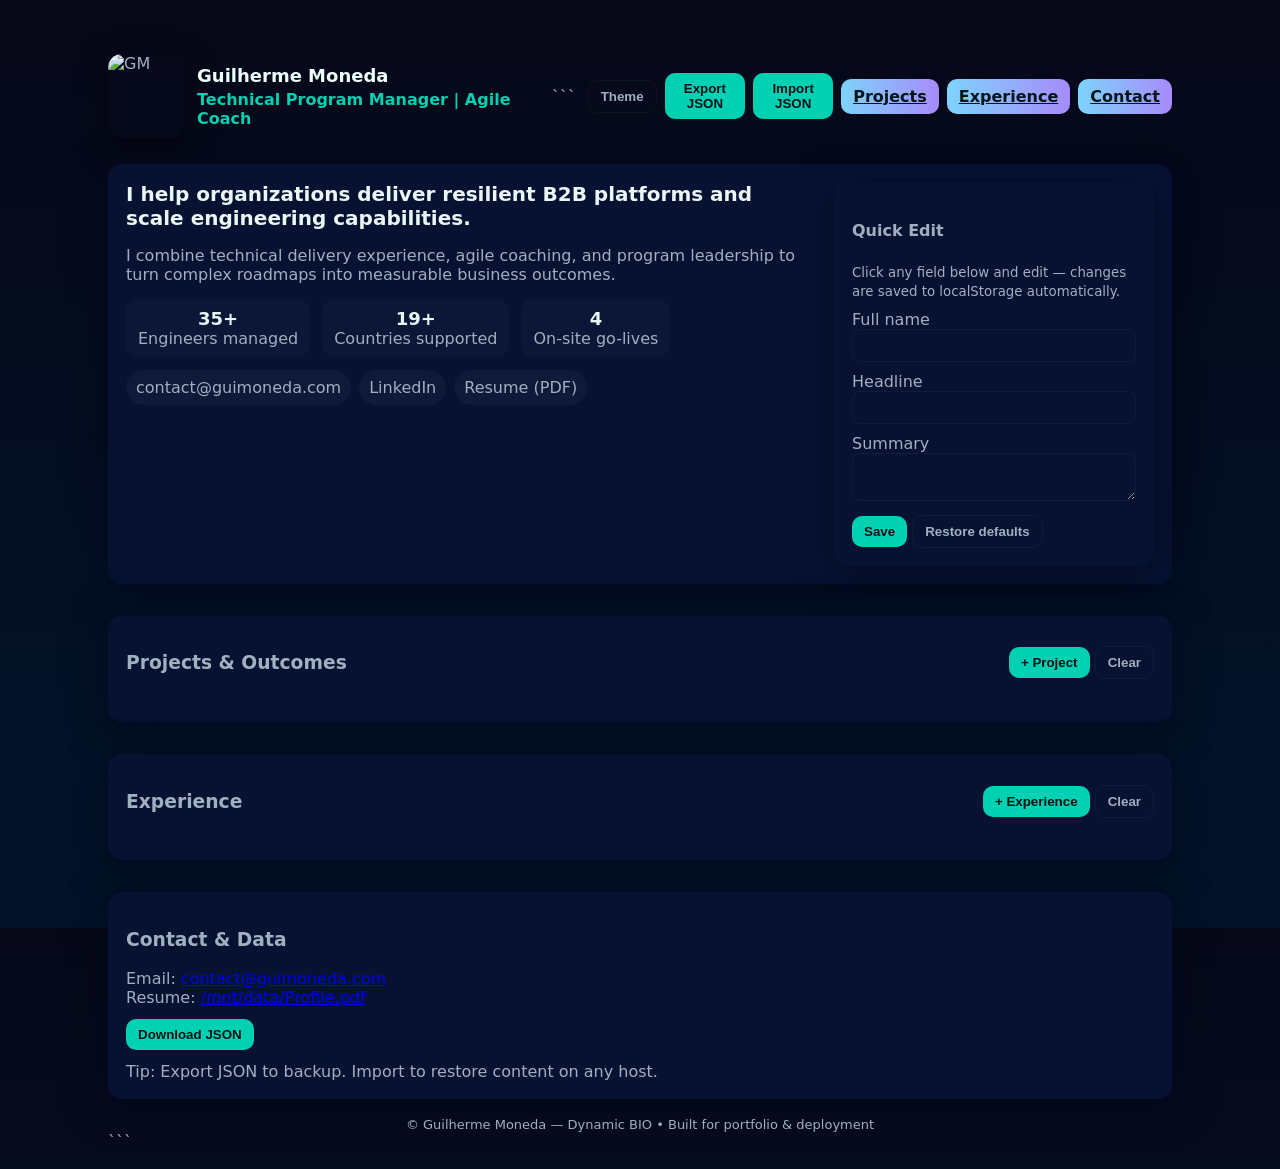
==== commit a6c63483: "New website" ====
--- a/index.html
+++ b/index.html
@@ -1,616 +1,118 @@
 <!doctype html>
+
 <html lang="en">
 <head>
-<meta charset="utf-8" />
-<meta name="viewport" content="width=device-width,initial-scale=1" />
-<title>Guilherme Moneda — Technical Program Manager | Agile Coach</title>
-
-<link href="https://fonts.googleapis.com/css2?family=Inter:wght@300;400;600;700;800&display=swap" rel="stylesheet">
-
-<style>
-  :root{
-    --bg:#071226; --card:#081426; --muted:#9fb0c0; --accent:#00d1b2; --accent-2:#7dd3fc; --glass: rgba(255,255,255,0.03);
-    --radius:14px;
-  }
-  [data-theme="light"]{
-    --bg:#f6f9fc; --card:#ffffff; --muted:#475569; --accent:#0ea5a4; --accent-2:#0369a1;
-  }
-  *{box-sizing:border-box}
-  html,body{height:100%;margin:0;font-family:Inter,system-ui,-apple-system,BlinkMacSystemFont,"Segoe UI",Roboto,"Helvetica Neue",Arial;background:linear-gradient(180deg,var(--bg),#02111b 80%);color:var(--muted);-webkit-font-smoothing:antialiased}
-  .app{max-width:1100px;margin:32px auto;padding:20px}
-  header.top{display:flex;gap:18px;align-items:center;justify-content:space-between;flex-wrap:wrap;margin-bottom:18px}
-  .brand{display:flex;gap:12px;align-items:center}
-  .avatar{width:88px;height:88px;border-radius:16px;background:linear-gradient(135deg,var(--accent),var(--accent-2));display:flex;align-items:center;justify-content:center;color:#001617;font-weight:800;font-size:28px;box-shadow:0 10px 30px rgba(0,0,0,0.35)}
-  .titleblock h1{margin:0;color:#eaf6f3;font-size:20px}
-  .titleblock p.lead{margin:6px 0 0;color:var(--muted);font-size:14px;max-width:780px}
-  nav.links{display:flex;gap:8px;align-items:center;flex-wrap:wrap}
-  .btn{background:linear-gradient(90deg,var(--accent),var(--accent-2));border:none;padding:8px 12px;border-radius:10px;color:#021216;font-weight:700;cursor:pointer}
-  .ghost{background:transparent;border:1px solid rgba(255,255,255,0.06);padding:8px 12px;border-radius:10px;color:var(--muted);cursor:pointer}
-  .grid{display:grid;grid-template-columns:1fr 360px;gap:16px}
-  .card{background:var(--card);padding:16px;border-radius:var(--radius);box-shadow:0 8px 28px rgba(2,6,23,0.6);color:#e6eef6}
-  .section-title{margin:0 0 8px;color:#eaf6f1;font-size:15px}
-  .skills{display:flex;flex-wrap:wrap;gap:8px}
-  .pill{padding:8px 10px;border-radius:999px;background:rgba(255,255,255,0.02);font-size:13px;color:var(--muted)}
-  .experience-list{display:flex;flex-direction:column;gap:12px}
-  .exp{padding:12px;border-radius:10px;background:linear-gradient(180deg, rgba(255,255,255,0.01), transparent);cursor:grab}
-  .exp h4{margin:0;color:#fff;font-size:15px}
-  .exp p{margin:6px 0 0;color:var(--muted);font-size:13px}
-  .outcome{margin-top:10px;color:#bfeee1;font-weight:600;font-size:13px}
-  .project-list{display:flex;flex-direction:column;gap:10px}
-  .project{padding:12px;border-radius:10px;background:linear-gradient(0deg, rgba(255,255,255,0.015), transparent);border-left:4px solid rgba(255,255,255,0.03);cursor:grab}
-  .controls{display:flex;gap:8px;flex-wrap:wrap;margin-top:10px}
-  footer{margin-top:18px;color:var(--muted);font-size:13px;text-align:center}
-  .muted{color:var(--muted)}
-  .stat-row{display:flex;gap:10px;margin-top:8px;flex-wrap:wrap}
-  .stat{padding:10px;border-radius:10px;background:rgba(255,255,255,0.02);min-width:110px;text-align:center}
-  .stat h3{margin:0;color:#e6f6f1;font-size:18px}
-  .stat p{margin:6px 0 0;color:var(--muted);font-size:13px}
-
-  /* SPA pages */
-  .view{display:none;opacity:0;transform:translateY(6px);transition:all .36s ease}
-  .view.active{display:block;opacity:1;transform:none}
-
-  /* inline editable */
-  [data-editable]{outline:1px dashed transparent;transition:all .18s ease}
-  [data-editable]:hover{outline:1px dashed rgba(255,255,255,0.04);border-radius:6px}
-  .edit-hint{font-size:12px;color:var(--muted);margin-top:6px}
-
-  /* drag placeholder */
-  .dragging{opacity:0.5;transform:scale(0.99)}
-  .drop-target{box-shadow:0 6px 24px rgba(0,0,0,0.5);border:1px dashed rgba(255,255,255,0.04)}
-
-  /* modal */
-  .modal{position:fixed;left:0;top:0;width:100%;height:100%;display:flex;align-items:center;justify-content:center;background:rgba(2,6,23,0.6);z-index:60}
-  .modal-card{background:var(--card);padding:18px;border-radius:12px;max-width:720px;width:92%}
-
-  /* responsive */
-  @media (max-width:980px){
-    .grid{grid-template-columns:1fr}
-    .avatar{width:72px;height:72px}
-  }
-  /* small helpers */
-  .small{font-size:13px;color:var(--muted)}
-  .flex{display:flex;gap:8px;align-items:center}
-  .hidden{display:none}
-</style>
+  <meta charset="utf-8" />
+  <meta name="viewport" content="width=device-width,initial-scale=1" />
+  <title>Guilherme Moneda — Technical Program Manager | Agile Coach</title>
+  <link rel="stylesheet" href="assets/css/style.css">
+  <link rel="icon" href="img/avatar.svg" type="image/svg+xml">
 </head>
 <body data-theme="dark">
-  <div class="app" id="app">
-    <header class="top">
+  <div id="app" class="app">
+    <header class="topbar">
       <div class="brand">
-        <div class="avatar" id="avatar">GM</div>
-        <div class="titleblock">
-          <h1 id="name" data-editable>Guilherme Moneda</h1>
-          <div class="small" id="role" data-editable>Technical Program Manager | Agile Coach</div>
-          <p class="lead" id="summary" data-editable>I help organizations deliver resilient B2B platforms and scale engineering capabilities. I combine technical delivery experience, agile coaching, and program leadership to turn complex roadmaps into measurable business outcomes.</p>
-          <div class="muted small" id="meta" style="margin-top:8px">Brooklyn, NY · English (Full Professional) · Portuguese (Native)</div>
+        <img src="img/avatar.svg" alt="GM" class="avatar" />
+        <div class="title">
+          <h1 id="name">Guilherme Moneda</h1>
+          <div id="role" class="subtitle">Technical Program Manager | Agile Coach</div>
         </div>
       </div>
 
-      <nav class="links">
-        <button class="ghost" id="themeBtn" title="Toggle theme">Theme</button>
-        <button class="ghost" id="editToggle" title="Toggle edit mode">Edit</button>
-        <button class="ghost" id="exportJSON">Export JSON</button>
-        <button class="ghost" id="importJSON">Import JSON</button>
-        <button class="btn" data-link="#home">Home</button>
-        <button class="btn" data-link="#experience">Experience</button>
-        <button class="btn" data-link="#projects">Projects</button>
-        <button class="btn" data-link="#contact">Contact</button>
-      </nav>
-    </header>
+```
+  <nav class="nav">
+    <button class="btn ghost" id="themeToggle">Theme</button>
+    <button class="btn" id="exportBtn">Export JSON</button>
+    <button class="btn" id="importBtn">Import JSON</button>
+    <a class="btn primary" href="#projects">Projects</a>
+    <a class="btn primary" href="#experience">Experience</a>
+    <a class="btn primary" href="#contact">Contact</a>
+  </nav>
+</header>
 
-    <main class="grid">
-      <section class="card" style="min-height:180px">
-        <!-- Views (SPA) -->
-        <div id="home" class="view active">
-          <h3 class="section-title">Selected Outcomes — highlights</h3>
-          <div class="project-list" id="outcomes"></div>
+<main class="container">
+  <section id="hero" class="card hero">
+    <div class="hero-left">
+      <h2 id="headline">I help organizations deliver resilient B2B platforms and scale engineering capabilities.</h2>
+      <p id="summary" class="muted">I combine technical delivery experience, agile coaching, and program leadership to turn complex roadmaps into measurable business outcomes.</p>
 
-          <h3 class="section-title" style="margin-top:16px">Quick Stats</h3>
-          <div class="stat-row">
-            <div class="stat"><h3 id="stat1">35+</h3><p>Engineers & Ops managed</p></div>
-            <div class="stat"><h3 id="stat2">19+</h3><p>Countries supported</p></div>
-            <div class="stat"><h3 id="stat3">4</h3><p>On-site Go-lives</p></div>
-          </div>
+      <div class="stats">
+        <div class="stat"><div class="num" id="statEngineers">35+</div><div class="label">Engineers managed</div></div>
+        <div class="stat"><div class="num" id="statCountries">19+</div><div class="label">Countries supported</div></div>
+        <div class="stat"><div class="num" id="statGoLive">4</div><div class="label">On-site go-lives</div></div>
+      </div>
 
-          <h3 class="section-title" style="margin-top:16px">About</h3>
-          <p id="aboutText" data-editable class="small">Technical program and delivery leader with strong QA & automation roots. I drive reliability, delivery cadence, and measurable improvements in platform operations.</p>
-        </div>
+      <div class="contact-row">
+        <a id="emailLink" class="chip" href="mailto:contact@guimoneda.com">contact@guimoneda.com</a>
+        <a id="linkedinLink" class="chip" href="https://www.linkedin.com/in/guilherme-moneda-b6ba9263" target="_blank">LinkedIn</a>
+        <a id="resumeLink" class="chip" href="/mnt/data/Profile.pdf" target="_blank">Resume (PDF)</a>
+      </div>
+    </div>
 
-        <div id="experience" class="view">
-          <h3 class="section-title">Experience</h3>
-          <div class="experience-list" id="experienceList"></div>
-          <div style="margin-top:12px" class="controls">
-            <button class="btn" id="addExperience">+ Add Experience</button>
-            <button class="ghost" id="resetDefaults">Restore Defaults</button>
-          </div>
-        </div>
+    <div class="hero-right card quick-edit">
+      <h4>Quick Edit</h4>
+      <small class="muted">Click any field below and edit — changes are saved to localStorage automatically.</small>
+      <div class="form-row">
+        <label>Full name</label>
+        <input id="editName" />
+      </div>
+      <div class="form-row">
+        <label>Headline</label>
+        <input id="editHeadline" />
+      </div>
+      <div class="form-row">
+        <label>Summary</label>
+        <textarea id="editSummary"></textarea>
+      </div>
+      <div class="form-row">
+        <button class="btn" id="saveQuick">Save</button>
+        <button class="btn ghost" id="resetBtn">Restore defaults</button>
+      </div>
+    </div>
+  </section>
 
-        <div id="projects" class="view">
-          <h3 class="section-title">Projects & Initiatives</h3>
-          <div class="project-list" id="projectsList"></div>
-          <div style="margin-top:12px" class="controls">
-            <button class="btn" id="addProject">+ Add Project</button>
-          </div>
-        </div>
+  <section id="projects" class="card section">
+    <div class="section-head">
+      <h3>Projects & Outcomes</h3>
+      <div class="section-actions">
+        <button class="btn" id="addProject">+ Project</button>
+        <button class="btn ghost" id="clearProjects">Clear</button>
+      </div>
+    </div>
+    <div id="projectsList" class="list"></div>
+  </section>
 
-        <div id="contact" class="view">
-          <h3 class="section-title">Contact & Resume</h3>
-          <p class="small">Email: <a href="mailto:guimoneda@gmail.com" id="emailLink">guimoneda@gmail.com</a></p>
-          <p class="small">LinkedIn: <a id="linkedinLink" href="https://www.linkedin.com/in/guilherme-moneda-b6ba9263" target="_blank">linkedin.com/in/guilherme-moneda-b6ba9263</a></p>
-          <p class="small">Download Resume (PDF): <a id="resumeLink" href="/mnt/data/Profile.pdf" target="_blank">/mnt/data/Profile.pdf</a></p>
-          <div style="margin-top:12px" class="controls">
-            <button class="btn" id="printBtn">Print / Save PDF</button>
-            <button class="ghost" id="downloadJSONBtn">Download content JSON</button>
-          </div>
+  <section id="experience" class="card section">
+    <div class="section-head">
+      <h3>Experience</h3>
+      <div class="section-actions">
+        <button class="btn" id="addExperience">+ Experience</button>
+        <button class="btn ghost" id="clearExp">Clear</button>
+      </div>
+    </div>
+    <div id="experienceList" class="list"></div>
+  </section>
 
-          <h3 class="section-title" style="margin-top:16px">Theme Palette</h3>
-          <div class="controls">
-            <label class="small flex">Accent: <input id="accentColor" type="color" value="#00d1b2"></label>
-            <label class="small flex">Accent 2: <input id="accent2Color" type="color" value="#7dd3fc"></label>
-            <button class="btn" id="applyPalette">Apply</button>
-          </div>
-        </div>
-      </section>
+  <section id="contact" class="card section">
+    <h3>Contact & Data</h3>
+    <div class="muted">Email: <a id="emailContact" href="mailto:contact@guimoneda.com">contact@guimoneda.com</a></div>
+    <div class="muted">Resume: <a href="/mnt/data/Profile.pdf" target="_blank">/mnt/data/Profile.pdf</a></div>
+    <div style="margin-top:12px" class="controls">
+      <button class="btn" id="downloadJSON">Download JSON</button>
+      <input id="importFile" type="file" accept="application/json" class="hidden" />
+    </div>
+    <div style="margin-top:12px" class="muted small">Tip: Export JSON to backup. Import to restore content on any host.</div>
+  </section>
+</main>
 
-      <aside class="card">
-        <h3 class="section-title">Skills</h3>
-        <div id="skills" class="skills"></div>
+<footer class="footer">
+  <div class="muted">© Guilherme Moneda — Dynamic BIO • Built for portfolio & deployment</div>
+</footer>
+```
 
-        <h3 class="section-title" style="margin-top:14px">Quick Import</h3>
-        <textarea id="quickImport" placeholder="Paste LinkedIn About / Experience snippet here" style="width:100%;min-height:120px;border-radius:10px;padding:8px;background:transparent;border:1px solid rgba(255,255,255,0.04);color:var(--muted)"></textarea>
-        <div class="controls" style="margin-top:8px">
-          <button class="btn" id="doQuickImport">Import Text</button>
-          <button class="ghost" id="clearImport">Clear</button>
-        </div>
-
-        <h3 class="section-title" style="margin-top:14px">Edit mode</h3>
-        <p class="small">Double-click any editable text on the page to quick-edit. Use Edit toggle to lock/unlock edits.</p>
-        <div class="controls" style="margin-top:8px">
-          <button class="btn" id="toggleLocalSave">Save to Local</button>
-          <button class="ghost" id="clearLocal">Clear Local</button>
-        </div>
-
-        <h3 class="section-title" style="margin-top:14px">Shortcuts</h3>
-        <p class="small">Drag items to reorder. Double-click text to edit. Export/Import JSON to share or backup content.</p>
-      </aside>
-    </main>
-
-    <footer>
-      <div class="small muted">Generated from your uploaded resume. Content is editable and saved locally. Export JSON to backup.</div>
-    </footer>
   </div>
 
-  <!-- Modal container -->
-  <div id="modalRoot" class="hidden"></div>
+  <script src="assets/js/script.js" defer></script>
 
-<script>
-/*
-  Dynamic BIO SPA
-  - Data-driven: all content in `profile` JSON object.
-  - Inline edit: double click to edit text nodes (contenteditable fallback via prompt for safety).
-  - LocalStorage persistence.
-  - Drag-and-drop reorder for experience and projects.
-  - Export / Import JSON.
-  - SPA-style hash routing with transitions.
-  - Theme palette controls and animated counters.
-*/
-
-/* ---------- Initial profile data (extracted from PDF) ---------- */
-const DEFAULT_PROFILE = {
-  name: "Guilherme Moneda",
-  role: "Technical Program Manager | Agile Coach",
-  summary: "I help organizations deliver resilient B2B platforms and scale engineering capabilities. I combine technical delivery experience, agile coaching, and program leadership to turn complex roadmaps into measurable business outcomes.",
-  about: "Technical program and delivery leader with strong QA & automation foundations. I drive reliability, delivery cadence, and measurable improvements in platform operations.",
-  location: "Brooklyn, NY",
-  email: "guimoneda@gmail.com",
-  linkedin: "https://www.linkedin.com/in/guilherme-moneda-b6ba9263",
-  resumePath: "/mnt/data/Profile.pdf",
-  stats: { engineers: "35+", countries: "19+", golives: 4 },
-  skills: ["Program Management","Agile / Scrum","CI/CD & DevOps","Test Automation (Selenium, Robot)","Cloud (GCP)","Release Management","OKRs & Metrics","Stakeholder Mgmt","Python / JS basics"],
-  outcomes: [
-    { title: "Built & scaled cloud platform team to support B2B e-commerce", detail: "Led a 35+ cross-functional organization of DevOps, Solution Architects and Operations Managers to maintain and evolve a cloud & infra platform. This enabled the client’s B2B e-commerce operations to operate reliably at scale.", outcome: "Improved platform readiness for B2B operations, enabling continuous delivery and product growth."},
-    { title: "Global product stabilization & expansion (BEES)", detail: "Contributed to QA, automation and release efforts for a B2B product used in 19+ countries and serving millions of users.", outcome: "Drove release-quality improvements and four successful country go-lives (Colombia, Ecuador, Argentina, Dominican Republic)."},
-    { title: "Program metricization & cost optimization", detail: "Defined OKRs and DevOps metrics (team productivity, CI/CD health) and monitored costs monthly to identify optimization opportunities.", outcome: "Introduced measurable KPIs and cost-awareness routines to improve delivery predictability and resource allocation."}
-  ],
-  experience: [
-    { company: "Avenue Code", title: "Principal Project Manager", period: "Dec 2022 – Dec 2023", location: "São Paulo (remote)", outcome: "Managed enterprise delivery streams; aligned program scope with product and leadership goals."},
-    { company: "CI&T", title: "Technical Project Manager | Agile Coach", period: "Aug 2021 – Dec 2022", location: "São Paulo, Brazil", outcome: "Built and led teams supporting cloud infra and B2B platforms; implemented OKRs & delivery metrics."},
-    { company: "CI&T", title: "Scrum Master", period: "Jan 2020 – Jul 2021", location: "Campinas region", outcome: "Accelerated delivery cadence and introduced quality-focused processes for the BEES Rewards product."},
-    { company: "Anheuser-Busch InBev", title: "Squad Leader (On-site)", period: "Jul 2019 – Dec 2019", location: "Manhattan, NY", outcome: "Trained and scaled cross-border teams, enabling self-sufficient agile delivery for international operations."},
-    { company: "CI&T", title: "Senior Software QA Engineer", period: "Jan 2017 – Jun 2019", location: "Campinas region", outcome: "Led automation and QA improvements across backend and frontend systems to secure multi-country releases."}
-  ],
-  projects: [
-    { title: "CI/CD & Disaster Recovery programs", detail: "Conceptualized and executed CI/CD, disaster recovery and high availability initiatives from planning through rollout.", outcome: "Increased resilience and reduced manual intervention during releases."},
-    { title: "Automation & Testing Leadership", detail: "Led automation using Selenium WebDriver and Robot Framework, and introduced performance testing and structured risk management.", outcome: "Higher release confidence and fewer regressions across major releases."},
-    { title: "OhaYou — Principal Cofounder", detail: "Built product, navigated early-stage ops and product-market fit activities as a cofounder.", outcome: "Delivered product launches and early traction."}
-  ]
-};
-
-/* ---------- App state ---------- */
-let profile = null;
-let editMode = false;
-
-/* ---------- Utilities ---------- */
-const $ = (sel, root=document) => root.querySelector(sel);
-const $$ = (sel, root=document) => Array.from(root.querySelectorAll(sel));
-
-function saveToLocal(){
-  try{
-    localStorage.setItem('bio_profile', JSON.stringify(profile));
-    showToast('Saved to localStorage');
-  }catch(e){ console.error(e); showToast('Save failed'); }
-}
-function loadFromLocal(){
-  try{
-    const raw = localStorage.getItem('bio_profile');
-    if(raw) return JSON.parse(raw);
-  }catch(e){ console.error(e); }
-  return null;
-}
-function clearLocal(){
-  localStorage.removeItem('bio_profile'); showToast('Local saved data cleared'); location.reload();
-}
-function downloadJSON(obj, filename='bio-profile.json'){
-  const blob = new Blob([JSON.stringify(obj, null, 2)], {type:'application/json'});
-  const url = URL.createObjectURL(blob);
-  const a = document.createElement('a');
-  a.href = url; a.download = filename; document.body.appendChild(a); a.click(); a.remove();
-  URL.revokeObjectURL(url);
-}
-
-/* ---------- Render helpers ---------- */
-function renderProfile(){
-  if(!profile) return;
-  $('#name').textContent = profile.name;
-  $('#role').textContent = profile.role;
-  $('#summary').textContent = profile.summary;
-  $('#aboutText').textContent = profile.about;
-  $('#meta').textContent = `${profile.location} · English (Full Professional) · Portuguese (Native)`;
-  $('#emailLink').textContent = profile.email; $('#emailLink').href = `mailto:${profile.email}`;
-  $('#linkedinLink').href = profile.linkedin; $('#resumeLink').href = profile.resumePath;
-  // stats with animated count
-  animateCount('#stat1', profile.stats.engineers);
-  animateCount('#stat2', profile.stats.countries);
-  animateCount('#stat3', profile.stats.golives);
-
-  // skills
-  const skillsRoot = $('#skills'); skillsRoot.innerHTML = '';
-  profile.skills.forEach(s=>{
-    const el = document.createElement('div'); el.className='pill'; el.textContent = s;
-    skillsRoot.appendChild(el);
-  });
-
-  // outcomes
-  const outcomesRoot = $('#outcomes'); outcomesRoot.innerHTML = '';
-  profile.outcomes.forEach((o, idx)=>{
-    const el = document.createElement('div'); el.className='project'; el.draggable = true;
-    el.dataset.idx = idx;
-    el.innerHTML = `<h4 contenteditable="false" data-editable>${o.title}</h4><p class="small muted">${o.detail}</p><div class="outcome">${o.outcome}</div>`;
-    attachDragHandlers(el, 'outcomes');
-    if(editMode) makeEditable(el);
-    outcomesRoot.appendChild(el);
-  });
-
-  // experience
-  const expRoot = $('#experienceList'); expRoot.innerHTML = '';
-  profile.experience.forEach((e, idx)=>{
-    const el = document.createElement('div'); el.className='exp'; el.draggable = true;
-    el.dataset.idx = idx;
-    el.innerHTML = `<h4 data-editable>${e.company} — ${e.title}</h4><p class="small muted">${e.period} · ${e.location}</p><div class="outcome">${e.outcome}</div>`;
-    attachDragHandlers(el, 'experienceList');
-    if(editMode) makeEditable(el);
-    expRoot.appendChild(el);
-  });
-
-  // projects
-  const projRoot = $('#projectsList'); projRoot.innerHTML = '';
-  profile.projects.forEach((p, idx)=>{
-    const el = document.createElement('div'); el.className='project'; el.draggable = true;
-    el.dataset.idx = idx;
-    el.innerHTML = `<h4 data-editable>${p.title}</h4><p class="small muted">${p.detail}</p><div class="outcome">${p.outcome}</div>`;
-    attachDragHandlers(el, 'projectsList');
-    if(editMode) makeEditable(el);
-    projRoot.appendChild(el);
-  });
-}
-
-/* ---------- Animated counters ---------- */
-function animateCount(selector, target){
-  const el = document.querySelector(selector);
-  if(!el) return;
-  // target may be string with plus sign
-  const raw = String(target);
-  if(/\D/.test(raw)){
-    el.textContent = raw; return;
-  }
-  const to = parseInt(raw,10);
-  let start = 0;
-  const dur = 900;
-  const startTime = performance.now();
-  function step(t){
-    const p = Math.min(1, (t-startTime)/dur);
-    const v = Math.floor(p * to);
-    el.textContent = v + (raw.includes('+') ? '+' : '');
-    if(p < 1) requestAnimationFrame(step);
-    else el.textContent = (to) + (raw.includes('+') ? '+' : '');
-  }
-  requestAnimationFrame(step);
-}
-
-/* ---------- Drag and Drop ---------- */
-function attachDragHandlers(el, containerId){
-  el.addEventListener('dragstart', (ev)=>{
-    el.classList.add('dragging'); ev.dataTransfer.setData('text/plain', el.dataset.idx);
-    ev.dataTransfer.effectAllowed = 'move';
-  });
-  el.addEventListener('dragend', ()=> el.classList.remove('dragging'));
-  const container = document.getElementById(containerId);
-  container.addEventListener('dragover', (ev)=>{
-    ev.preventDefault();
-    const after = getDragAfterElement(container, ev.clientY);
-    $$('.drop-placeholder', container).forEach(n=>n.remove());
-    const placeholder = document.createElement('div');
-    placeholder.className = 'drop-placeholder';
-    placeholder.style.height = '10px';
-    placeholder.style.background = 'rgba(255,255,255,0.02)';
-    placeholder.style.margin = '6px 0';
-    if(after == null) container.appendChild(placeholder);
-    else container.insertBefore(placeholder, after);
-  });
-  container.addEventListener('drop', (ev)=>{
-    ev.preventDefault();
-    $$('.drop-placeholder', container).forEach(n=>n.remove());
-    const draggedIdx = ev.dataTransfer.getData('text/plain');
-    const draggingEl = container.querySelector(`[data-idx="${draggedIdx}"]`);
-    // find drop position
-    const after = getDragAfterElement(container, ev.clientY);
-    if(after == null) container.appendChild(draggingEl);
-    else container.insertBefore(draggingEl, after);
-    // rebuild underlying data array
-    if(containerId === 'experienceList'){
-      profile.experience = Array.from(container.children).map((c)=>extractExpFromNode(c));
-    } else if(containerId === 'projectsList'){
-      profile.projects = Array.from(container.children).map((c)=>extractProjectFromNode(c));
-    } else if(containerId === 'outcomes'){
-      profile.outcomes = Array.from(container.children).map((c)=>extractOutcomeFromNode(c));
-    }
-    saveToLocal();
-    renderProfile();
-  });
-}
-function getDragAfterElement(container, y){
-  const draggableElements = [...container.querySelectorAll('.exp, .project')].filter(el => !el.classList.contains('dragging'));
-  let closest = null;
-  let closestOffset = Number.NEGATIVE_INFINITY;
-  draggableElements.forEach(el=>{
-    const box = el.getBoundingClientRect();
-    const offset = y - box.top - box.height/2;
-    if(offset > closestOffset){
-      closestOffset = offset;
-      closest = el;
-    }
-  });
-  return closest;
-}
-function extractExpFromNode(node){
-  const title = node.querySelector('h4')?.textContent || '';
-  const details = node.querySelector('p')?.textContent || '';
-  const outcome = node.querySelector('.outcome')?.textContent || '';
-  // try to split company and role
-  const parts = title.split('—').map(s=>s.trim());
-  let company = parts[0] || title; let role = parts[1] || '';
-  return { company: company, title: role || '', period: details.split('·')[0]?.trim() || '', location: details.split('·')[1]?.trim() || '', outcome };
-}
-function extractProjectFromNode(node){
-  return { title: node.querySelector('h4')?.textContent || '', detail: node.querySelector('p')?.textContent || '', outcome: node.querySelector('.outcome')?.textContent || '' };
-}
-function extractOutcomeFromNode(node){
-  return { title: node.querySelector('h4')?.textContent || '', detail: node.querySelector('p')?.textContent || '', outcome: node.querySelector('.outcome')?.textContent || '' };
-}
-
-/* ---------- Inline edit / edit mode ---------- */
-function enableEditMode(flag){
-  editMode = flag;
-  document.body.classList.toggle('editing', flag);
-  if(flag){
-    // make elements editable via dblclick
-    $$('[data-editable]').forEach(el=> el.setAttribute('title', 'Double-click to edit'));
-    // attach dblclick handlers
-  }else{
-    $$('[data-editable]').forEach(el=> el.removeAttribute('title'));
-  }
-}
-
-function makeEditable(container){
-  // search for [data-editable] inside container
-  container.querySelectorAll('[data-editable]').forEach(el=>{
-    el.addEventListener('dblclick', onEditDblClick);
-  });
-}
-function onEditDblClick(e){
-  const el = e.currentTarget;
-  // For safety & cross-browser compatibility use prompt editing instead of contentEditable
-  const old = el.textContent;
-  const val = prompt('Edit text:', old);
-  if(val === null) return;
-  el.textContent = val;
-  // synchronize back to profile model (best-effort)
-  syncDomToModel();
-  saveToLocal();
-}
-
-/* ---------- Sync DOM back into model (best-effort) ---------- */
-function syncDomToModel(){
-  profile.name = $('#name').textContent.trim();
-  profile.role = $('#role').textContent.trim();
-  profile.summary = $('#summary').textContent.trim();
-  profile.about = $('#aboutText').textContent.trim();
-  // extract experience nodes
-  profile.experience = Array.from($('#experienceList').children).map((c)=>extractExpFromNode(c));
-  profile.projects = Array.from($('#projectsList').children).map((c)=>extractProjectFromNode(c));
-  profile.outcomes = Array.from($('#outcomes').children).map((c)=>extractOutcomeFromNode(c));
-}
-
-/* ---------- Quick import heuristics ---------- */
-function quickImport(text){
-  if(!text) return;
-  // try to break into lines and find candidate sentences
-  const lines = text.split(/\\n+/).map(s=>s.trim()).filter(Boolean);
-  // find headline-like
-  const headline = lines.find(l=>/manager|coach|program|principal|tp m|technical/i.test(l));
-  if(headline) profile.role = headline;
-  // summary: longest line
-  const summary = lines.reduce((a,b)=> a.length>b.length ? a : b, '');
-  if(summary.length>40) profile.summary = summary;
-  // find projects (lines starting with - or containing 'Outcome' etc)
-  const projects = lines.filter(l=>l.startsWith('-') || /outcome|result|go-live|program|ci\/cd|okrs/i.test(l)).slice(0,5);
-  if(projects.length){
-    profile.outcomes = projects.map(p=>({ title: p.replace(/^[-*\\s]+/,'').slice(0,80), detail: p.replace(/^[-*\\s]+/,'').slice(0,220), outcome: '' }));
-  }
-  saveToLocal();
-  renderProfile();
-  showToast('Imported text and updated the page (review content).');
-}
-
-/* ---------- Misc UI helpers ---------- */
-function showModal(html){
-  const root = $('#modalRoot');
-  root.innerHTML = `<div class="modal" id="modal"><div class="modal-card">${html}<div style="text-align:right;margin-top:12px"><button class="btn" id="closeModal">Close</button></div></div></div>`;
-  root.classList.remove('hidden');
-  $('#closeModal').addEventListener('click', ()=>{ root.innerHTML=''; root.classList.add('hidden'); });
-}
-function showToast(msg, duration=1500){
-  const t = document.createElement('div');
-  t.textContent = msg;
-  t.style.position='fixed'; t.style.right='14px'; t.style.bottom='18px'; t.style.padding='10px 12px'; t.style.borderRadius='8px';
-  t.style.background='linear-gradient(90deg, rgba(0,0,0,0.6), rgba(0,0,0,0.3))'; t.style.color='#fff'; t.style.zIndex=9999;
-  document.body.appendChild(t);
-  setTimeout(()=>{ t.style.transition='all .28s ease'; t.style.opacity='0'; t.style.transform='translateY(6px)'; }, duration);
-  setTimeout(()=> t.remove(), duration+420);
-}
-
-/* ---------- Event wiring & SPA ---------- */
-function init(){
-  // Load profile from localStorage or defaults
-  const local = loadFromLocal();
-  profile = local || DEFAULT_PROFILE;
-  renderProfile();
-
-  // Hash routing
-  const links = $$('[data-link]');
-  links.forEach(btn=>{
-    btn.addEventListener('click', ()=> {
-      const target = btn.dataset.link;
-      location.hash = target;
-      routeTo(target.replace('#',''));
-    });
-  });
-  window.addEventListener('hashchange', ()=> routeTo(location.hash.replace('#','') || 'home'));
-
-  // nav direct open
-  if(location.hash) routeTo(location.hash.replace('#','') || 'home');
-
-  // UI controls
-  $('#themeBtn').addEventListener('click', toggleTheme);
-  $('#editToggle').addEventListener('click', ()=> {
-    enableEditMode(!editMode);
-    showToast(editMode ? 'Edit unlocked — double-click elements to edit' : 'Edit locked');
-  });
-  $('#exportJSON').addEventListener('click', ()=> downloadJSON(profile));
-  $('#importJSON').addEventListener('click', ()=> {
-    showModal(`<h3>Import profile JSON</h3><p class="small muted">Paste a profile JSON object to import (this will overwrite current content).</p><textarea id="importJsonArea" style="width:100%;min-height:220px;background:transparent;color:var(--muted);border:1px solid rgba(255,255,255,0.04);padding:8px"></textarea><div style="text-align:right;margin-top:8px"><button class="btn" id="doImportJson">Import</button></div>`);
-    $('#doImportJson').addEventListener('click', ()=>{
-      try{
-        const val = $('#importJsonArea').value;
-        const parsed = JSON.parse(val);
-        profile = parsed;
-        saveToLocal();
-        renderProfile();
-        $('#modalRoot').innerHTML=''; $('#modalRoot').classList.add('hidden');
-        showToast('Imported JSON successfully');
-      }catch(e){ alert('Invalid JSON'); }
-    });
-  });
-
-  $('#doQuickImport').addEventListener('click', ()=> quickImport($('#quickImport').value));
-  $('#clearImport').addEventListener('click', ()=> { $('#quickImport').value=''; });
-
-  $('#addExperience').addEventListener('click', ()=>{
-    profile.experience.unshift({ company: "New Company", title: "New Role", period: "Period", location: "Location", outcome: "Outcome statement" });
-    saveToLocal(); renderProfile();
-  });
-  $('#addProject').addEventListener('click', ()=>{
-    profile.projects.unshift({ title: "New Project", detail: "Short description", outcome: "Outcome / result" });
-    saveToLocal(); renderProfile();
-  });
-
-  $('#resetDefaults').addEventListener('click', ()=> {
-    if(confirm('Restore defaults from uploaded resume? This will overwrite your current content.')) {
-      profile = DEFAULT_PROFILE; saveToLocal(); renderProfile();
-    }
-  });
-
-  $('#toggleLocalSave').addEventListener('click', saveToLocal);
-  $('#clearLocal').addEventListener('click', ()=> { if(confirm('Clear saved local data?')) clearLocal(); });
-
-  $('#printBtn').addEventListener('click', ()=> window.print());
-  $('#downloadJSONBtn').addEventListener('click', ()=> downloadJSON(profile, 'bio-profile.json'));
-
-  // palette & theme
-  $('#applyPalette').addEventListener('click', ()=>{
-    const a = $('#accentColor').value; const b = $('#accent2Color').value;
-    document.documentElement.style.setProperty('--accent', a);
-    document.documentElement.style.setProperty('--accent-2', b);
-    showToast('Palette applied');
-  });
-
-  // Import JSON file via file picker when clicking import JSON button (also allow paste)
-  // (Already implemented via modal)
-
-  // make editable nodes dblclickable if editMode ON
-  document.body.addEventListener('dblclick', (ev)=>{
-    if(!editMode) return;
-    const target = ev.target.closest('[data-editable]');
-    if(target) onEditDblClick({currentTarget: target});
-  });
-
-  // initial edit mode = off
-  enableEditMode(false);
-}
-
-/* ---------- Routing ---------- */
-function routeTo(name){
-  const views = $$('.view');
-  views.forEach(v=> v.classList.remove('active'));
-  const v = $(`#${name}`);
-  if(v) v.classList.add('active');
-  // small transition for scrolling to top
-  window.scrollTo({top:0, behavior:'smooth'});
-}
-
-/* ---------- Export / Import via file input (drag/drop) ---------- */
-window.addEventListener('load', init);
-
-/* ---------- Minimal accessibility for drag (re-attach after render) ---------- */
-function reattachEditHandlers(){
-  if(editMode){
-    $$('[data-editable]').forEach(el=> el.addEventListener('dblclick', onEditDblClick));
-  }else{
-    $$('[data-editable]').forEach(el=> el.removeEventListener('dblclick', onEditDblClick));
-  }
-}
-
-/* ---------- Helpers for extracting text after reorder ---------- */
-/* already implemented: extractExpFromNode, extractProjectFromNode, extractOutcomeFromNode */
-
-/* ---------- After render: ensure drag & inline edit reattached ---------- */
-const observer = new MutationObserver(()=> { reattachEditHandlers(); });
-observer.observe(document.getElementById('app'), {subtree:true, childList:true});
-
-/* ---------- Initialize UI ---------- */
-init();
-
-</script>
 </body>
 </html>
--- a/assets/css/style.css
+++ b/assets/css/style.css
@@ -0,0 +1,63 @@
+/* Gradient Tech — style.css
+Clean responsive layout, gradient accents, card system, animations */
+:root{
+--bg:#060818;
+--card:#071233;
+--muted:#9fb0c0;
+--accent-1:linear-gradient(135deg,#6ee7b7,#7dd3fc);
+--accent-col:#00d1b2;
+--glass:rgba(255,255,255,0.03);
+--radius:14px;
+--maxw:1100px;
+--gap:18px;
+}
+[data-theme="light"]{
+--bg:#f5f7fb;
+--card:#ffffff;
+--muted:#475569;
+--accent-col:#0ea5a4;
+}
+
+*{box-sizing:border-box}
+html,body{height:100%;margin:0;font-family:Inter,system-ui,-apple-system,BlinkMacSystemFont,"Segoe UI",Roboto,"Helvetica Neue",Arial;background:linear-gradient(180deg,var(--bg),#021227 80%);color:var(--muted);-webkit-font-smoothing:antialiased}
+.app{max-width:var(--maxw);margin:28px auto;padding:18px}
+.topbar{display:flex;align-items:center;justify-content:space-between;gap:12px;padding:8px 0}
+.brand{display:flex;gap:12px;align-items:center}
+.avatar{width:84px;height:84px;border-radius:14px;box-shadow:0 10px 30px rgba(0,0,0,0.5)}
+.title h1{margin:0;color:#eafffb;font-size:18px}
+.subtitle{color:var(--accent-col);font-weight:700;margin-top:4px}
+.nav{display:flex;gap:8px;align-items:center}
+.btn{background:var(--accent-col);border:none;color:#021216;padding:8px 12px;border-radius:10px;font-weight:700;cursor:pointer}
+.btn.primary{background:linear-gradient(90deg,#7dd3fc,#a78bfa);color:#001617}
+.btn.ghost{background:transparent;border:1px solid rgba(255,255,255,0.04);color:var(--muted)}
+.container{display:grid;grid-template-columns:1fr;gap:18px;margin-top:18px}
+.hero{display:flex;gap:18px;align-items:flex-start}
+.hero-left{flex:1}
+.hero-right{width:320px}
+.card{background:var(--card);padding:18px;border-radius:var(--radius);box-shadow:0 8px 40px rgba(2,6,23,0.6);transition:transform .28s ease}
+.card:hover{transform:translateY(-6px)}
+.muted{color:var(--muted)}
+h2{color:#eaf6f3;margin:0 0 10px;font-size:20px}
+.stats{display:flex;gap:12px;margin-top:12px}
+.stat{background:rgba(255,255,255,0.02);padding:8px 12px;border-radius:10px;text-align:center;min-width:110px}
+.stat .num{font-weight:800;color:#e6f6f3;font-size:18px}
+.contact-row{display:flex;gap:8px;margin-top:14px;flex-wrap:wrap}
+.chip{background:var(--glass);padding:8px 10px;border-radius:999px;color:var(--muted);text-decoration:none}
+.section{margin-top:14px}
+.section .section-head{display:flex;justify-content:space-between;align-items:center}
+.list{display:flex;flex-direction:column;gap:12px;margin-top:12px}
+.project{padding:12px;border-radius:10px;background:linear-gradient(0deg, rgba(255,255,255,0.02), transparent);border-left:4px solid rgba(255,255,255,0.03)}
+.project h4{margin:0;color:#fff}
+.project p{margin:6px 0 0;color:var(--muted)}
+.form-row{margin-top:10px}
+input,textarea{width:100%;padding:8px;border-radius:8px;border:1px solid rgba(255,255,255,0.04);background:transparent;color:var(--muted)}
+.footer{margin-top:18px;text-align:center;color:var(--muted);font-size:13px}
+.controls{display:flex;gap:8px;align-items:center;margin-top:8px}
+.hidden{display:none}
+@media (max-width:980px){
+.hero{flex-direction:column}
+.hero-right{width:100%}
+.app{padding:12px}
+}
+
+--- End of style.css
